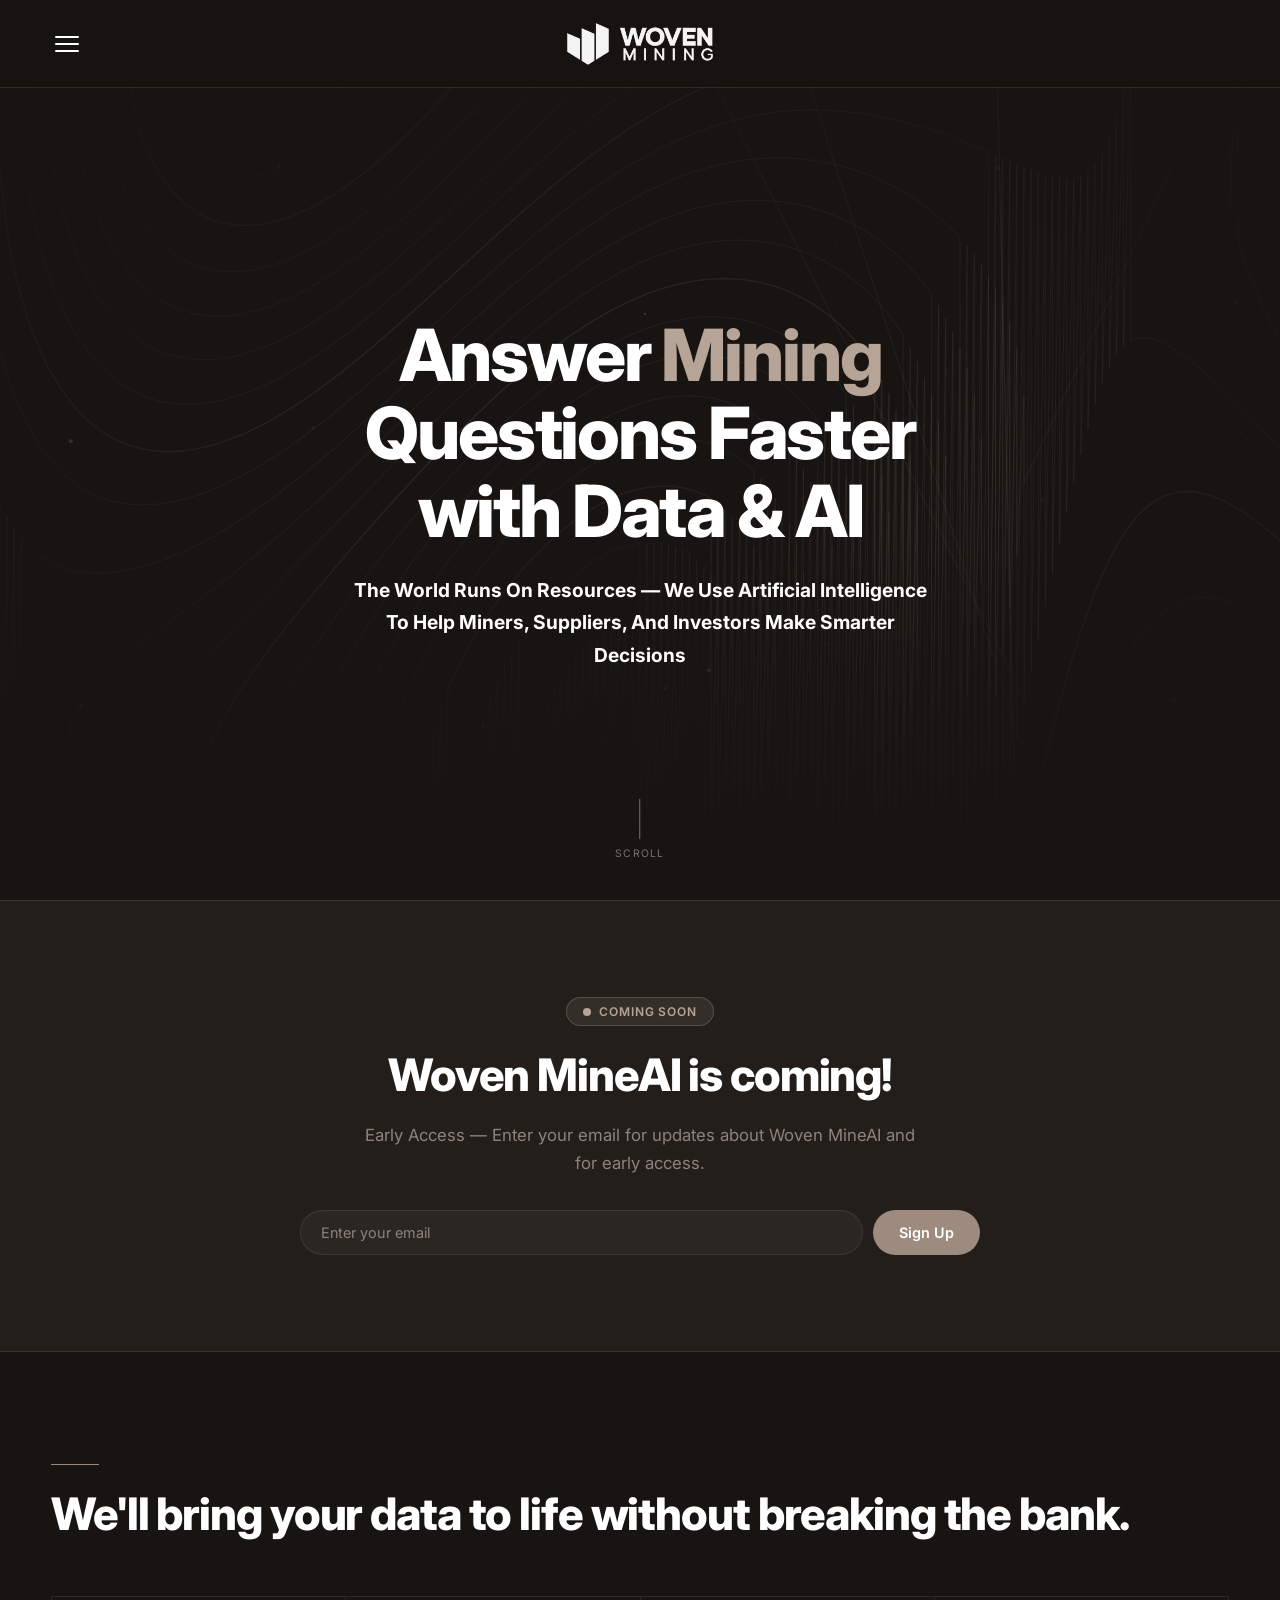
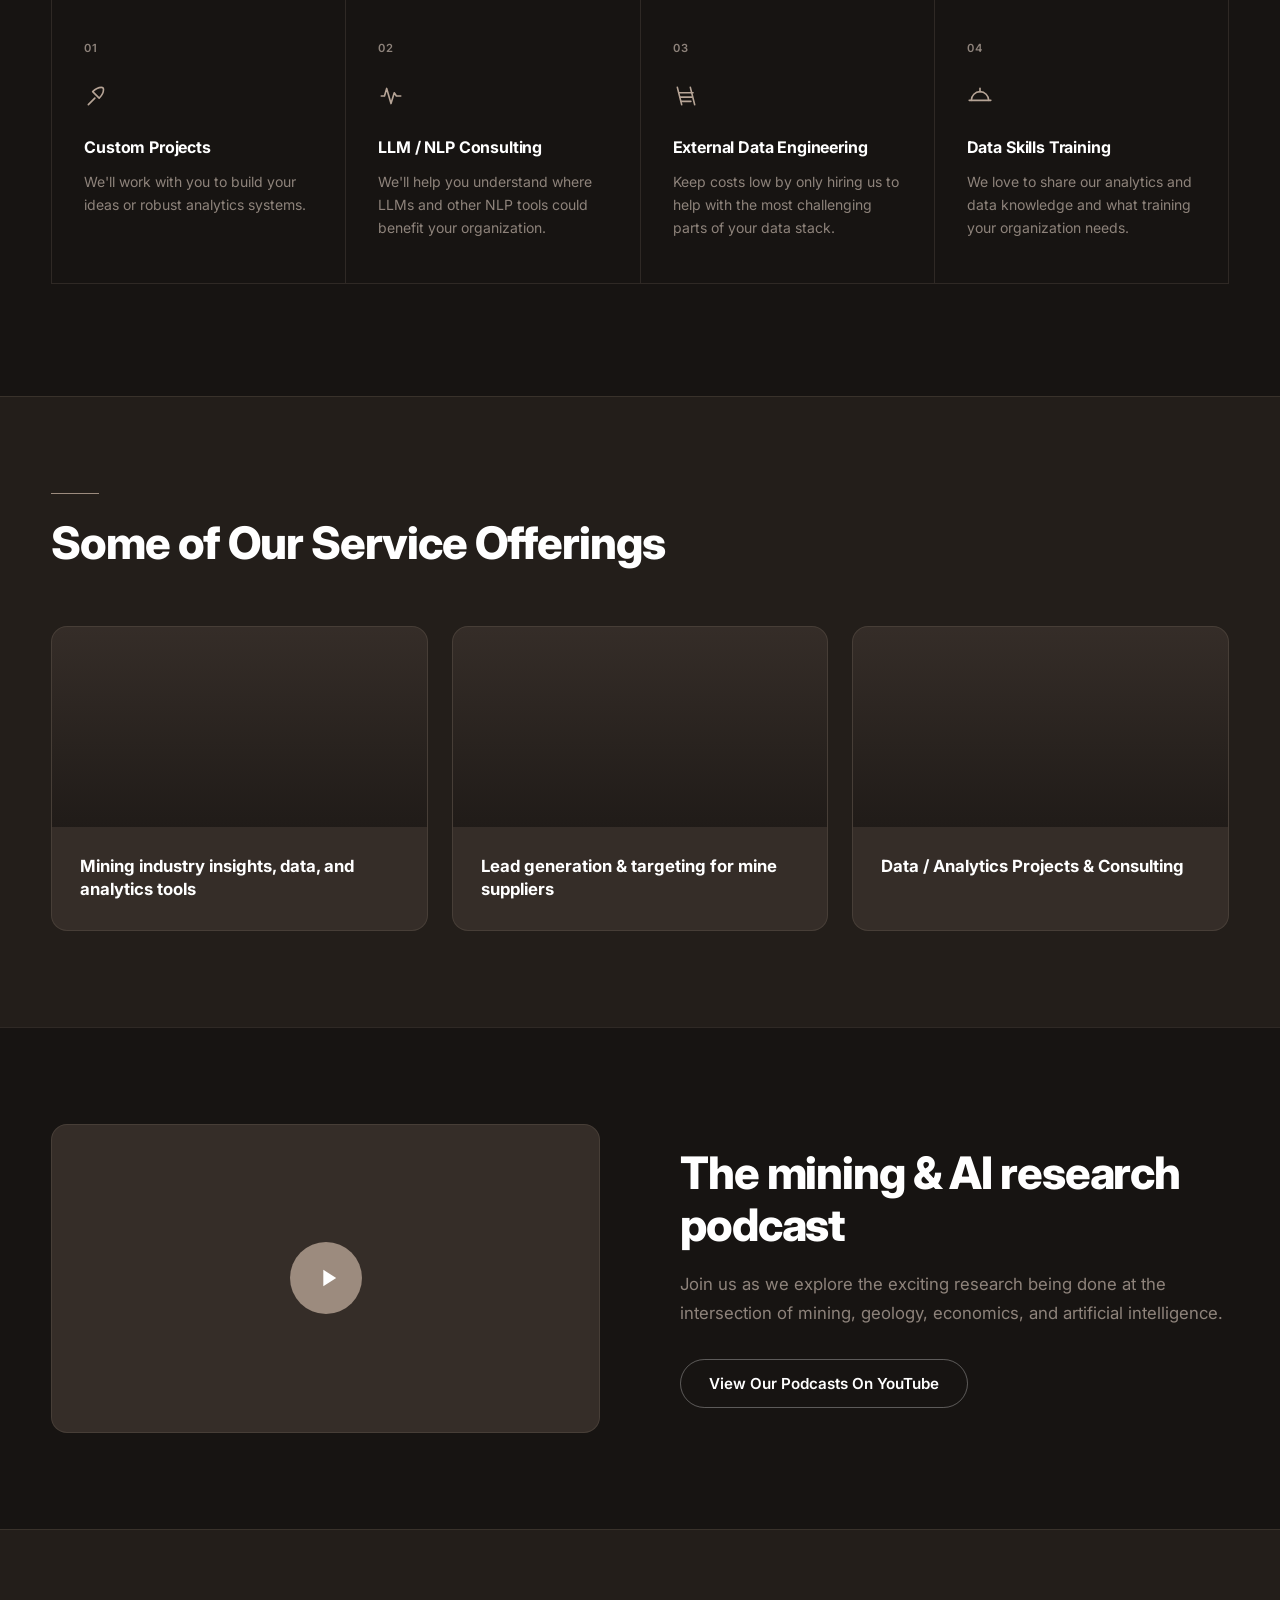
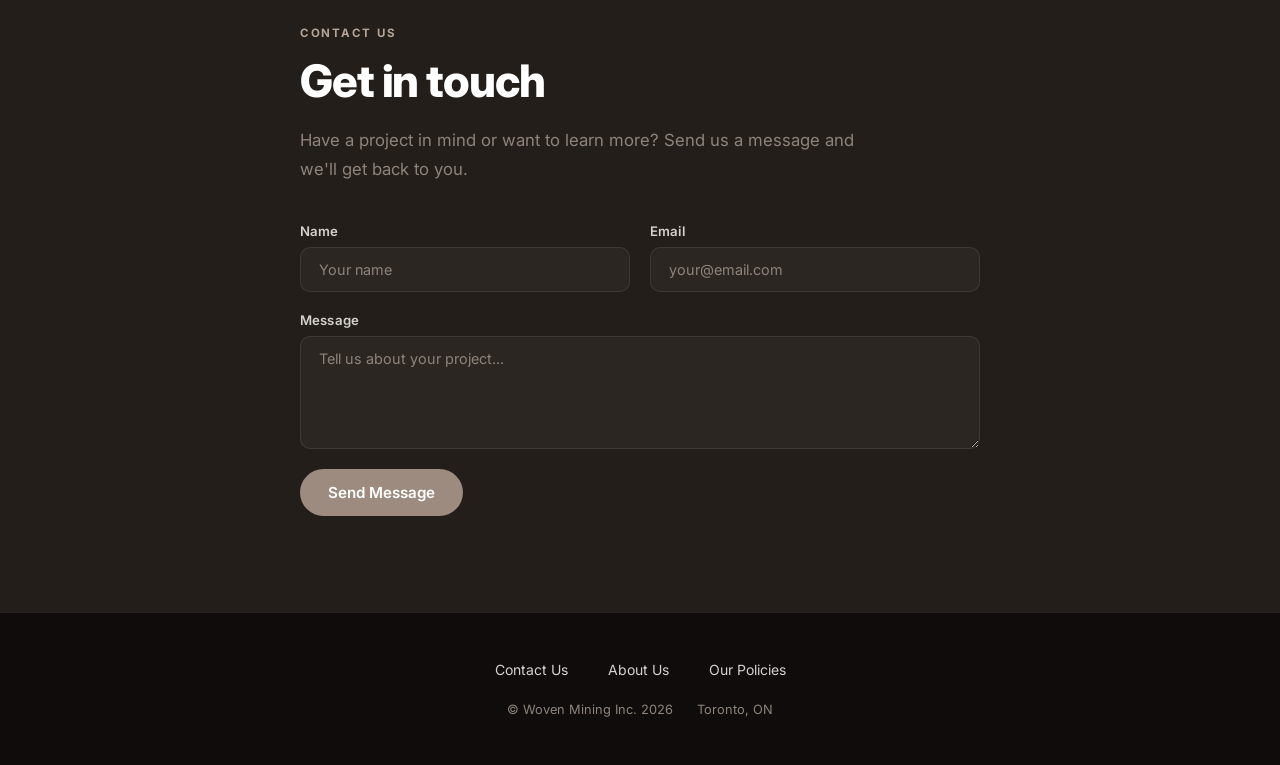
==== index.html @ 8af1058b "add portal and design fixes" ====
<!DOCTYPE html>
<html lang="en">
<head>
  <meta charset="UTF-8" />
  <meta name="viewport" content="width=device-width, initial-scale=1.0" />
  <meta name="description" content="Woven Mining — answer mining questions faster with data and AI. Serving miners, suppliers, and investors." />

  <!-- Open Graph -->
  <meta property="og:type"        content="website" />
  <meta property="og:title"       content="Woven Mining — Data and AI for the Mining Industry" />
  <meta property="og:description" content="Answer mining questions faster with data and AI. Serving miners, suppliers, and investors." />
  <meta property="og:url"         content="https://wovenmining.ca/" />
  <meta property="og:image"       content="https://wovenmining.ca/horizontal+White.webp" />

  <title>Woven Mining</title>

  <!-- SVG favicon using brand initial and accent colour -->
  <link rel="icon" href="data:image/svg+xml,<svg xmlns='http://www.w3.org/2000/svg' viewBox='0 0 32 32'><rect width='32' height='32' rx='6' fill='%23171210'/><text x='16' y='23' font-family='system-ui' font-size='19' font-weight='900' fill='%23a08c78' text-anchor='middle'>W</text></svg>" />
  <link rel="canonical" href="https://wovenmining.ca/" />

  <link rel="preconnect" href="https://fonts.googleapis.com" />
  <link rel="preconnect" href="https://fonts.gstatic.com" crossorigin />
  <link href="https://fonts.googleapis.com/css2?family=Inter:wght@400;500;600;700;800&display=swap" rel="stylesheet" />
  <link rel="stylesheet" href="css/styles.css" />
  <style>
    /* ── Hero ──────────────────────────────────────────────── */
    .hero {
      min-height: 100vh;
      padding-top: var(--nav-height);
      display: grid; place-items: center;
      position: relative; overflow: hidden;
    }

    #hero-canvas {
      position: absolute; inset: 0; z-index: 0;
      width: 100%; height: 100%;
    }

    .hero-fade {
      position: absolute; inset: 0; z-index: 1;
      background:
        radial-gradient(ellipse 70% 60% at 50% 50%, hsla(23,14%,8%,0.1) 0%, hsla(23,14%,8%,0.7) 70%, var(--bg) 100%),
        linear-gradient(to bottom, transparent 60%, var(--bg) 100%);
    }

    .hero-content {
      position: relative; z-index: 2;
      text-align: center; padding: 4rem 4vw;
      max-width: 860px;
    }

    .hero h1 {
      font-size: clamp(2.4rem, 6vw, 4.5rem);
      font-weight: 800; line-height: 1.08;
      letter-spacing: -0.03em;
      margin-bottom: 1.5rem;
    }

    .hero h1 span { color: var(--accent-light); }

    .hero p {
      font-size: clamp(1rem, 2vw, 1.2rem);
      color: var(--muted); line-height: 1.7;
      max-width: 580px; margin: 0 auto;
    }

    /* ── Scroll indicator ─────────────────────────────────── */
    .scroll-indicator {
      position: absolute; bottom: 2.5rem; left: 50%;
      transform: translateX(-50%); z-index: 2;
      display: flex; flex-direction: column; align-items: center; gap: 8px;
      opacity: 0.4;
    }
    .scroll-indicator span {
      font-size: 0.65rem; letter-spacing: 0.12em; text-transform: uppercase;
    }
    .scroll-dot {
      width: 1px; height: 40px; background: var(--white);
      position: relative; overflow: hidden;
    }
    .scroll-dot::after {
      content: '';
      position: absolute; top: -100%; left: 0;
      width: 100%; height: 100%; background: var(--accent-light);
      animation: scroll-anim 2s ease infinite;
    }

    @keyframes scroll-anim {
      0%   { top: -100%; }
      100% { top: 100%; }
    }

    /* ── OreAI signup section ─────────────────────────────── */
    .oreai {
      background: var(--bg2);
      border-top: 1px solid var(--border);
      border-bottom: 1px solid var(--border);
      padding: 6rem 4vw;
    }

    .oreai-inner {
      max-width: 680px; margin: 0 auto;
      text-align: center;
    }

    .oreai-badge {
      display: inline-flex; align-items: center; gap: 8px;
      background: hsla(26, 13%, 55%, 0.15);
      border: 1px solid hsla(26, 13%, 55%, 0.35);
      padding: 6px 16px; border-radius: 100px;
      margin-bottom: 1.5rem;
    }

    .oreai-badge .dot {
      width: 8px; height: 8px; border-radius: 50%;
      background: var(--accent-light);
      animation: pulse 1.8s infinite;
    }

    .oreai-badge span {
      font-size: 0.75rem; font-weight: 600; letter-spacing: 0.08em;
      text-transform: uppercase; color: var(--accent-light);
    }

    @keyframes pulse {
      0%, 100% { opacity: 1; transform: scale(1); }
      50%       { opacity: .5; transform: scale(0.85); }
    }

    .signup-form {
      display: flex; gap: 10px; margin-top: 2rem; flex-wrap: wrap;
      justify-content: center;
    }

    .signup-form input {
      flex: 1; min-width: 200px;
      padding: 13px 20px; border-radius: 100px;
      border: 1.5px solid var(--border);
      background: rgba(255,255,255,0.04); color: var(--white);
      font-family: var(--font); font-size: 0.9rem;
      outline: none; transition: border-color .2s;
    }
    .signup-form input:focus   { border-color: rgba(255,255,255,0.25); }
    .signup-form input::placeholder { color: var(--muted); }

    .signup-form button {
      padding: 13px 26px; border-radius: 100px;
      background: var(--accent); color: var(--white);
      border: none; font-family: var(--font);
      font-size: 0.9rem; font-weight: 600;
      cursor: pointer; transition: background .2s;
      white-space: nowrap;
    }
    .signup-form button:hover { background: var(--accent-light); }

    .signup-success {
      display: flex; align-items: center; gap: 12px;
      padding: 16px 20px; border-radius: 100px;
      background: hsla(26,13%,55%,0.15);
      border: 1px solid hsla(26,13%,55%,0.35);
      color: hsl(26,18%,65%); font-weight: 600; font-size: 0.9rem;
      justify-content: center;
    }

    /* ── Services ─────────────────────────────────────────── */
    .value-prop { padding: 7rem 4vw; }

    .value-prop-header { max-width: var(--max-w); margin: 0 auto 3.5rem; }

    .value-prop-rule {
      width: 48px; height: 1px;
      background: var(--accent);
      margin-bottom: 1.5rem;
    }

    .services-grid {
      max-width: var(--max-w); margin: 0 auto;
      display: grid; grid-template-columns: repeat(4, 1fr);
      border-top: 1px solid var(--border);
      border-left: 1px solid var(--border);
    }

    .service-card {
      padding: 2.75rem 2rem;
      border-right: 1px solid var(--border);
      border-bottom: 1px solid var(--border);
      position: relative;
      transition: background .25s;
    }
    .service-card:hover { background: hsla(26, 13%, 55%, 0.05); }
    .service-card::before {
      content: '';
      position: absolute; top: -1px; left: 0; right: 0;
      height: 2px; background: var(--accent);
      transform: scaleX(0); transform-origin: left;
      transition: transform .3s;
    }
    .service-card:hover::before { transform: scaleX(1); }

    .service-index {
      display: block;
      font-size: 0.7rem; font-weight: 600; letter-spacing: 0.1em;
      color: var(--muted); margin-bottom: 1.75rem;
    }

    .service-icon {
      width: 26px; height: 26px;
      color: var(--accent-light);
      margin-bottom: 1.75rem;
    }
    .service-icon svg { width: 100%; height: 100%; display: block; }

    .service-card h3 {
      font-size: 1rem; font-weight: 700; margin-bottom: 0.8rem;
      letter-spacing: -0.01em;
    }
    .service-card p { font-size: 0.875rem; color: var(--muted); line-height: 1.65; }

    /* ── Featured cards ───────────────────────────────────── */
    .featured {
      background: var(--bg2);
      border-top: 1px solid var(--border);
      padding: 6rem 4vw;
    }

    .featured-grid {
      max-width: var(--max-w); margin: 0 auto;
      display: grid; grid-template-columns: repeat(3, 1fr); gap: 24px;
    }

    .featured-card {
      border-radius: 16px; overflow: hidden;
      background: var(--bg3); border: 1px solid var(--border);
      transition: transform .25s, box-shadow .25s;
    }
    .featured-card:hover {
      transform: translateY(-4px);
      box-shadow: 0 20px 60px rgba(0, 0, 0, 0.4);
    }

    .featured-card-img {
      height: 200px; background-size: cover; background-position: center;
      position: relative;
    }
    .featured-card-img::after {
      content: '';
      position: absolute; inset: 0;
      background: linear-gradient(to top, hsla(23,14%,8%,0.7), transparent);
    }

    .featured-card-body { padding: 1.75rem; }

    .featured-card h3 {
      font-size: 1.05rem; font-weight: 700; line-height: 1.4;
      margin-bottom: 0;
    }

    /* ── Podcast ──────────────────────────────────────────── */
    .podcast {
      border-top: 1px solid var(--border);
      padding: 6rem 4vw;
    }

    .podcast-inner {
      max-width: var(--max-w); margin: 0 auto;
      display: grid; grid-template-columns: 1fr 1fr; gap: 5rem;
      align-items: center;
    }

    .podcast-visual {
      background: var(--bg3); border: 1px solid var(--border);
      border-radius: 16px; overflow: hidden;
      aspect-ratio: 16 / 9; position: relative;
      display: grid; place-items: center;
    }

    .podcast-visual-bg {
      position: absolute; inset: 0;
      background: url('https://images.unsplash.com/photo-1589903308904-1010c2294adc?w=800') center / cover;
      opacity: 0.25;
    }

    .play-btn {
      position: relative; z-index: 1;
      width: 72px; height: 72px; border-radius: 50%;
      background: var(--accent); display: grid; place-items: center;
      cursor: pointer; transition: transform .2s, background .2s;
      text-decoration: none;
    }
    .play-btn:hover { transform: scale(1.08); background: var(--accent-light); }
    .play-btn svg   { width: 28px; height: 28px; fill: white; margin-left: 4px; }

    .podcast-cta { margin-top: 2rem; }

    /* ── Contact ──────────────────────────────────────────── */
    .contact {
      background: var(--bg2);
      border-top: 1px solid var(--border);
      padding: 6rem 4vw;
    }

    .contact-inner {
      max-width: 680px; margin: 0 auto;
    }

    /* TODO: Replace action URL with your Formspree endpoint (https://formspree.io) */
    .contact-form {
      margin-top: 2.5rem;
      display: flex; flex-direction: column; gap: 1.25rem;
    }

    .form-row {
      display: grid; grid-template-columns: 1fr 1fr; gap: 1.25rem;
    }

    .form-group {
      display: flex; flex-direction: column; gap: 0.5rem;
    }

    .form-group label {
      font-size: 0.825rem; font-weight: 600;
      color: var(--off-white); letter-spacing: 0.01em;
    }

    .form-group input,
    .form-group textarea {
      padding: 13px 18px;
      border-radius: 10px;
      border: 1.5px solid var(--border);
      background: rgba(255,255,255,0.04); color: var(--white);
      font-family: var(--font); font-size: 0.9rem;
      outline: none; transition: border-color .2s;
      resize: vertical;
    }

    .form-group input:focus,
    .form-group textarea:focus { border-color: rgba(255,255,255,0.25); }

    .form-group input::placeholder,
    .form-group textarea::placeholder { color: var(--muted); }

    /* ── Responsive ───────────────────────────────────────── */
    @media (max-width: 1024px) {
      .services-grid { grid-template-columns: repeat(2, 1fr); }
      .featured-grid  { grid-template-columns: repeat(2, 1fr); }
    }

    @media (max-width: 768px) {
      .podcast-inner { grid-template-columns: 1fr; gap: 3rem; }
      .featured-grid  { grid-template-columns: 1fr; }
      .services-grid  { grid-template-columns: 1fr; }
    }

    @media (max-width: 600px) {
      .form-row { grid-template-columns: 1fr; }
    }

    @media (prefers-reduced-motion: reduce) {
      .scroll-dot::after { animation: none; }
      .oreai-badge .dot  { animation: none; }
    }
  </style>
</head>
<body>

<!-- ─── Navigation ───────────────────────────────────────────── -->
<nav class="site-nav">
  <button class="hamburger" id="hamburger"
          aria-label="Toggle navigation menu"
          aria-controls="mobile-menu"
          aria-expanded="false">
    <span></span><span></span><span></span>
  </button>

  <a href="#" class="nav-logo">
    <img src="horizontal+White.webp" alt="Woven Mining" class="nav-logo-img" />
  </a>

  <div class="nav-spacer" aria-hidden="true"></div>
</nav>

<nav class="mobile-menu" id="mobile-menu" aria-label="Mobile navigation">
  <a href="services.html">Our Services</a>
  <a href="portal/login/index.html">Data Portal Login</a>
  <a href="about.html">About</a>
  <a href="#contact">Contact</a>
  <a href="blog/index.html">Blog</a>
</nav>

<!-- ─── Main content ─────────────────────────────────────────── -->
<main>

  <!-- ─── Hero ─────────────────────────────────────────────── -->
  <section class="hero js-reveal-immediate">
    <canvas id="hero-canvas" aria-hidden="true"></canvas>
    <div class="hero-fade" aria-hidden="true"></div>

    <div class="hero-content">
      <h1 class="fade-up">
        Answer <span>Mining</span> Questions Faster<br>with Data &amp; AI
      </h1>
      <p class="fade-up fade-up-delay-1" style="font-weight:700; color:var(--white); text-transform:capitalize;">
        The World Runs On Resources — We Use Artificial Intelligence To Help Miners, Suppliers, And Investors Make Smarter Decisions
      </p>
    </div>

    <div class="scroll-indicator" aria-hidden="true">
      <div class="scroll-dot"></div>
      <span>Scroll</span>
    </div>
  </section>

  <!-- ─── OreAI ─────────────────────────────────────────────── -->
  <section class="oreai" id="oreai">
    <div class="oreai-inner">
      <div class="oreai-badge" aria-label="Status: Coming Soon">
        <div class="dot"></div>
        <span>Coming Soon</span>
      </div>
      <h2 class="section-title">Woven MineAI is coming!</h2>
      <p class="section-sub" style="margin: 0 auto;">
        Early Access — Enter your email for updates about Woven MineAI and for early access.
      </p>
      <!-- TODO: Replace action with your Formspree endpoint to enable real submissions -->
      <form class="signup-form" id="signup-form" novalidate>
        <label for="email-input" class="visually-hidden">Email address</label>
        <input type="email" id="email-input" name="email"
               placeholder="Enter your email"
               autocomplete="email" required />
        <button type="submit">Sign Up</button>
      </form>
    </div>
  </section>

  <!-- ─── Services ─────────────────────────────────────────── -->
  <section class="value-prop" id="services">
    <div class="container">
      <div class="value-prop-header">
        <div class="value-prop-rule" aria-hidden="true"></div>
        <h2 class="section-title fade-up">We'll bring your data to life without breaking the bank.</h2>
      </div>

      <div class="services-grid">
        <div class="service-card fade-up">
          <span class="service-index" aria-hidden="true">01</span>
          <div class="service-icon" aria-hidden="true">
            <svg viewBox="0 0 24 24" fill="none" stroke="currentColor" stroke-width="1.5" stroke-linecap="round" stroke-linejoin="round">
              <path d="M4 20l6-6"/>
              <path d="M8 8c2-2 4-4 8-4 1 0 2 1 2 2 0 4-2 6-4 8l-6-6z"/>
            </svg>
          </div>
          <h3>Custom Projects</h3>
          <p>We'll work with you to build your ideas or robust analytics systems.</p>
        </div>
        <div class="service-card fade-up fade-up-delay-1">
          <span class="service-index" aria-hidden="true">02</span>
          <div class="service-icon" aria-hidden="true">
            <svg viewBox="0 0 24 24" fill="none" stroke="currentColor" stroke-width="1.5" stroke-linecap="round" stroke-linejoin="round">
              <path d="M3 12h3l2-7 4 14 3-10 2 3h4"/>
            </svg>
          </div>
          <h3>LLM / NLP Consulting</h3>
          <p>We'll help you understand where LLMs and other NLP tools could benefit your organization.</p>
        </div>
        <div class="service-card fade-up fade-up-delay-2">
          <span class="service-index" aria-hidden="true">03</span>
          <div class="service-icon" aria-hidden="true">
            <svg viewBox="0 0 24 24" fill="none" stroke="currentColor" stroke-width="1.5" stroke-linecap="round" stroke-linejoin="round">
              <path d="M4 4l4 16M16 4l4 16"/>
              <path d="M5.5 9h13M6.5 13h11M7.5 17h9"/>
            </svg>
          </div>
          <h3>External Data Engineering</h3>
          <p>Keep costs low by only hiring us to help with the most challenging parts of your data stack.</p>
        </div>
        <div class="service-card fade-up fade-up-delay-3">
          <span class="service-index" aria-hidden="true">04</span>
          <div class="service-icon" aria-hidden="true">
            <svg viewBox="0 0 24 24" fill="none" stroke="currentColor" stroke-width="1.5" stroke-linecap="round" stroke-linejoin="round">
              <path d="M4 16a8 8 0 0116 0"/>
              <path d="M2 16h20"/>
              <path d="M12 8V5"/>
            </svg>
          </div>
          <h3>Data Skills Training</h3>
          <p>We love to share our analytics and data knowledge and what training your organization needs.</p>
        </div>
      </div>
    </div>
  </section>

  <!-- ─── Featured services ────────────────────────────────── -->
  <section class="featured">
    <div class="container">
      <div class="value-prop-header">
        <div class="value-prop-rule" aria-hidden="true"></div>
        <h2 class="section-title fade-up">Some of Our Service Offerings</h2>
      </div>

      <div class="featured-grid">
        <div class="featured-card fade-up">
          <div class="featured-card-img"
               style="background-image:url('https://images.unsplash.com/photo-1504711434969-e33886168f5c?w=800')"
               role="img" aria-label="Mining operations aerial view"></div>
          <div class="featured-card-body">
            <h3>Mining industry insights, data, and analytics tools</h3>
          </div>
        </div>

        <div class="featured-card fade-up fade-up-delay-1">
          <div class="featured-card-img"
               style="background-image:url('https://images.unsplash.com/photo-1460925895917-afdab827c52f?w=800')"
               role="img" aria-label="Data analytics dashboard"></div>
          <div class="featured-card-body">
            <h3>Lead generation &amp; targeting for mine suppliers</h3>
          </div>
        </div>

        <div class="featured-card fade-up fade-up-delay-2">
          <div class="featured-card-img"
               style="background-image:url('https://images.unsplash.com/photo-1551288049-bebda4e38f71?w=800')"
               role="img" aria-label="Data consulting"></div>
          <div class="featured-card-body">
            <h3>Data / Analytics Projects &amp; Consulting</h3>
          </div>
        </div>
      </div>
    </div>
  </section>

  <!-- ─── Podcast ──────────────────────────────────────────── -->
  <section class="podcast" id="podcast">
    <div class="podcast-inner">
      <div class="podcast-visual fade-up">
        <div class="podcast-visual-bg" aria-hidden="true"></div>
        <a href="https://www.youtube.com/@wovenmining"
           class="play-btn"
           aria-label="View The Mining &amp; AI Research Podcast on YouTube"
           target="_blank" rel="noopener noreferrer">
          <svg viewBox="0 0 24 24" aria-hidden="true"><path d="M8 5v14l11-7z"/></svg>
        </a>
      </div>

      <div>
        <h2 class="section-title fade-up">The mining &amp; AI research podcast</h2>
        <p class="section-sub fade-up fade-up-delay-1">
          Join us as we explore the exciting research being done at the intersection of mining, geology, economics, and artificial intelligence.
        </p>
        <a href="https://www.youtube.com/@wovenmining"
           class="btn btn-outline podcast-cta fade-up fade-up-delay-2"
           target="_blank" rel="noopener noreferrer">
          View Our Podcasts On YouTube
        </a>
      </div>
    </div>
  </section>

  <!-- ─── Contact ──────────────────────────────────────────── -->
  <section class="contact" id="contact">
    <div class="contact-inner">
      <p class="section-label fade-up">Contact Us</p>
      <h2 class="section-title fade-up fade-up-delay-1">Get in touch</h2>
      <p class="section-sub fade-up fade-up-delay-2">
        Have a project in mind or want to learn more? Send us a message and we'll get back to you.
      </p>
      <!-- TODO: Add action="https://formspree.io/f/YOUR_ID" method="POST" to enable submissions -->
      <form class="contact-form fade-up fade-up-delay-2" id="contact-form" novalidate>
        <div class="form-row">
          <div class="form-group">
            <label for="contact-name">Name</label>
            <input type="text" id="contact-name" name="name"
                   placeholder="Your name" autocomplete="name" required />
          </div>
          <div class="form-group">
            <label for="contact-email">Email</label>
            <input type="email" id="contact-email" name="email"
                   placeholder="your@email.com" autocomplete="email" required />
          </div>
        </div>
        <div class="form-group">
          <label for="contact-message">Message</label>
          <textarea id="contact-message" name="message"
                    placeholder="Tell us about your project..."
                    rows="5" required></textarea>
        </div>
        <div>
          <button type="submit" class="btn btn-primary">Send Message</button>
        </div>
      </form>
    </div>
  </section>

</main>

<!-- ─── Footer ───────────────────────────────────────────────── -->
<footer>
  <div class="footer-inner">
    <nav class="footer-links" aria-label="Footer navigation">
      <a href="#contact">Contact Us</a>
      <a href="about.html">About Us</a>
      <a href="#">Our Policies</a>
    </nav>
    <div class="footer-bottom">
      <p>© Woven Mining Inc. 2026</p>
      <p>Toronto, ON</p>
    </div>
  </div>
</footer>

<script src="js/hero-canvas.js"></script>
<script src="js/main.js"></script>
<script>
  // ─── Email signup form ────────────────────────────────────
  const signupForm  = document.getElementById('signup-form');
  const emailInput  = document.getElementById('email-input');

  signupForm.addEventListener('submit', e => {
    e.preventDefault();
    const email = emailInput.value.trim();

    if (!email || !email.includes('@')) {
      emailInput.style.borderColor = 'hsl(26,18%,65%)';
      emailInput.placeholder = 'Please enter a valid email';
      emailInput.focus();
      setTimeout(() => {
        emailInput.style.borderColor = '';
        emailInput.placeholder = 'Enter your email';
      }, 2000);
      return;
    }

    signupForm.innerHTML = `
      <div class="signup-success">
        <svg width="18" height="18" viewBox="0 0 24 24" fill="none"
             stroke="currentColor" stroke-width="2.5" aria-hidden="true">
          <polyline points="20 6 9 17 4 12"/>
        </svg>
        You're on the list! We'll be in touch.
      </div>`;
  });

  // ─── Contact form ─────────────────────────────────────────
  const contactForm = document.getElementById('contact-form');

  contactForm.addEventListener('submit', e => {
    e.preventDefault();
    contactForm.innerHTML = `
      <div class="signup-success">
        <svg width="18" height="18" viewBox="0 0 24 24" fill="none"
             stroke="currentColor" stroke-width="2.5" aria-hidden="true">
          <polyline points="20 6 9 17 4 12"/>
        </svg>
        Message received! We'll be in touch shortly.
      </div>`;
  });
</script>
</body>
</html>
---- css/styles.css ----
/* =============================================================
   Woven Mining — Shared Stylesheet
   ============================================================= */

/* 1. Reset
   ───────────────────────────────────────────────────────────── */
*, *::before, *::after { box-sizing: border-box; margin: 0; padding: 0; }

/* 2. Design Tokens
   ───────────────────────────────────────────────────────────── */
:root {
  /* Source HSL tokens from wovenmining.ca */
  --white-hsl:       0, 0%, 100%;
  --black-hsl:       0, 0%, 0%;
  --accent-hsl:      26, 13.16%, 55.29%;
  --lightAccent-hsl: 37.5, 8.7%, 81.96%;
  --darkAccent-hsl:  23.08, 13.98%, 18.24%;

  /* Derived palette */
  --bg:           hsl(23, 14%, 8%);          /* deepest background  */
  --bg2:          hsl(23, 14%, 12%);         /* surface             */
  --bg3:          hsl(23, 13.98%, 18.24%);   /* elevated = darkAccent */
  --accent:       hsl(26, 13.16%, 55.29%);   /* warm greige/tan     */
  --accent-light: hsl(26, 18%, 65%);         /* lighter accent      */
  --white:        hsl(0, 0%, 100%);
  --off-white:    hsl(37.5, 8.7%, 81.96%);   /* = lightAccent       */
  --muted:        hsl(26, 8%, 52%);
  --border:       hsla(26, 13%, 55%, 0.18);

  /* Layout */
  --nav-height: 88px;
  --max-w:      1280px;
  --font:       'Inter', system-ui, sans-serif;
}

/* 3. Base
   ───────────────────────────────────────────────────────────── */
html { scroll-behavior: smooth; }

body {
  font-family: var(--font);
  background: var(--bg);
  color: var(--white);
  overflow-x: hidden;
}

/* 4. Navigation
   ───────────────────────────────────────────────────────────── */
nav.site-nav {
  position: fixed; top: 0; left: 0; right: 0; z-index: 100;
  display: grid; grid-template-columns: 1fr auto 1fr;
  align-items: center;
  padding: 0 4vw;
  height: var(--nav-height);
  background: hsla(23, 14%, 8%, 0.88);
  backdrop-filter: blur(14px);
  border-bottom: 1px solid var(--border);
}

.nav-logo {
  text-decoration: none;
  display: flex; align-items: center;
  justify-content: center; /* center column */
}

.nav-logo-img {
  height: 74px;
  width: auto;
  display: block;
}

/* Hidden — all links live in the hamburger menu */
.nav-links { display: none; }

/* Hamburger button — always visible, placed in left column */
.hamburger {
  display: flex; flex-direction: column; gap: 5px;
  cursor: pointer; padding: 4px;
  background: none; border: none;
  justify-self: start;
}
.hamburger span {
  width: 24px; height: 2px; background: var(--white);
  transition: all .3s; border-radius: 2px;
  pointer-events: none;
}
.hamburger.open span:nth-child(1) { transform: translateY(7px) rotate(45deg); }
.hamburger.open span:nth-child(2) { opacity: 0; }
.hamburger.open span:nth-child(3) { transform: translateY(-7px) rotate(-45deg); }

/* Right-side spacer keeps logo visually centred */
.nav-spacer { justify-self: end; width: 32px; }

/* Hamburger menu (shared by all screen sizes) */
.mobile-menu {
  display: none;
  position: fixed; top: var(--nav-height); left: 0; right: 0;
  background: var(--bg); z-index: 99;
  padding: 1.5rem 4vw 2rem;
  border-bottom: 1px solid var(--border);
  flex-direction: column;
}
.mobile-menu.open { display: flex; }
.mobile-menu a {
  display: block; color: var(--off-white); text-decoration: none;
  font-size: 1rem; font-weight: 500; padding: 14px 0;
  border-bottom: 1px solid var(--border);
}
.mobile-menu a:last-child { border-bottom: none; }
.mobile-menu a[aria-current="page"] { color: var(--white); }

/* 5. Buttons
   ───────────────────────────────────────────────────────────── */
.btn {
  display: inline-flex; align-items: center; gap: 8px;
  padding: 14px 28px; border-radius: 100px;
  font-size: 0.95rem; font-weight: 600;
  text-decoration: none; transition: all .22s; cursor: pointer;
  border: none; font-family: var(--font);
}

.btn-primary { background: var(--accent); color: var(--white); }
.btn-primary:hover { background: var(--accent-light); transform: translateY(-1px); }

.btn-outline {
  background: transparent; color: var(--white);
  border: 1.5px solid rgba(255, 255, 255, 0.3);
}
.btn-outline:hover { border-color: var(--white); background: rgba(255, 255, 255, 0.05); }

/* 6. Layout & Typography Utilities
   ───────────────────────────────────────────────────────────── */
.container { max-width: var(--max-w); margin: 0 auto; }

.section-label {
  font-size: 0.72rem; font-weight: 700; letter-spacing: 0.15em;
  text-transform: uppercase; color: var(--accent-light);
  margin-bottom: 1rem;
}

.section-title {
  font-size: clamp(1.8rem, 4vw, 2.8rem);
  font-weight: 800; line-height: 1.15;
  letter-spacing: -0.025em;
  margin-bottom: 1.2rem;
}

.section-sub {
  font-size: 1.05rem; color: var(--muted); line-height: 1.7;
  max-width: 560px;
}

.visually-hidden {
  position: absolute; width: 1px; height: 1px;
  padding: 0; margin: -1px; overflow: hidden;
  clip: rect(0,0,0,0); white-space: nowrap; border: 0;
}

/* 7. Footer
   ───────────────────────────────────────────────────────────── */
footer {
  background: hsl(23, 14%, 5%); border-top: 1px solid var(--border);
  padding: 3rem 4vw;
  text-align: center;
}

.footer-inner { max-width: var(--max-w); margin: 0 auto; }

.footer-links {
  display: flex; justify-content: center; gap: 2.5rem;
  flex-wrap: wrap; margin-bottom: 1.5rem;
}

.footer-links a {
  font-size: 0.875rem; color: var(--off-white);
  text-decoration: none; transition: color .2s;
}
.footer-links a:hover { color: var(--white); }

.footer-bottom {
  display: flex; justify-content: center; gap: 1.5rem;
  flex-wrap: wrap;
}
.footer-bottom p { font-size: 0.8rem; color: var(--muted); }

/* 8. Scroll-reveal Animations
   ───────────────────────────────────────────────────────────── */
.fade-up {
  opacity: 0; transform: translateY(28px);
  transition: opacity 0.55s ease, transform 0.55s ease;
}
.fade-up.visible { opacity: 1; transform: translateY(0); }

.fade-up-delay-1 { transition-delay: 0.1s; }
.fade-up-delay-2 { transition-delay: 0.2s; }
.fade-up-delay-3 { transition-delay: 0.3s; }

/* 9. Responsive
   ───────────────────────────────────────────────────────────── */
/* nav-links always hidden; hamburger always shown — no override needed */

@media (max-width: 480px) {
  .footer-links { flex-direction: column; gap: 1rem; }
}

/* 10. Reduced Motion
   ───────────────────────────────────────────────────────────── */
@media (prefers-reduced-motion: reduce) {
  .fade-up {
    opacity: 1;
    transform: none;
    transition: none;
  }
  .dropdown-menu { transition: none; }
}

/* 11. Blog — Shared Article Typography
   ───────────────────────────────────────────────────────────── */
.post-byline {
  font-size: 0.85rem; font-weight: 600; color: var(--muted);
  margin-top: 1.25rem;
}
.post-byline time { color: var(--off-white); }

.post-body {
  max-width: 680px; margin: 0 auto;
  padding: 5rem 4vw 1rem;
}
.post-body p {
  font-size: 1.05rem; line-height: 1.8; color: var(--off-white);
  margin-bottom: 1.5rem;
}
.post-body h2 {
  font-size: 1.5rem; font-weight: 800; letter-spacing: -0.02em;
  color: var(--white); margin: 2.5rem 0 1.25rem;
}
.post-body h3 {
  font-size: 1.15rem; font-weight: 700; letter-spacing: -0.01em;
  color: var(--white); margin: 2rem 0 1rem;
}
.post-body ul, .post-body ol {
  margin: 0 0 1.5rem; padding-left: 1.4rem;
}
.post-body li {
  font-size: 1.05rem; line-height: 1.8; color: var(--off-white);
  margin-bottom: 0.75rem; padding-left: 0.4rem;
}
.post-body li::marker { color: var(--accent-light); font-weight: 700; }
.post-body blockquote {
  font-size: 1.1rem; font-weight: 600; font-style: italic;
  color: var(--white); border-left: 2px solid var(--accent);
  padding-left: 1.5rem; margin: 2rem 0;
}
.post-body strong { color: var(--white); font-weight: 700; }

.post-nav-back {
  display: block; text-align: center;
  font-size: 0.9rem; font-weight: 600; color: var(--accent-light);
  text-decoration: none; padding: 0 4vw 4rem;
}
.post-nav-back:hover { color: var(--white); }
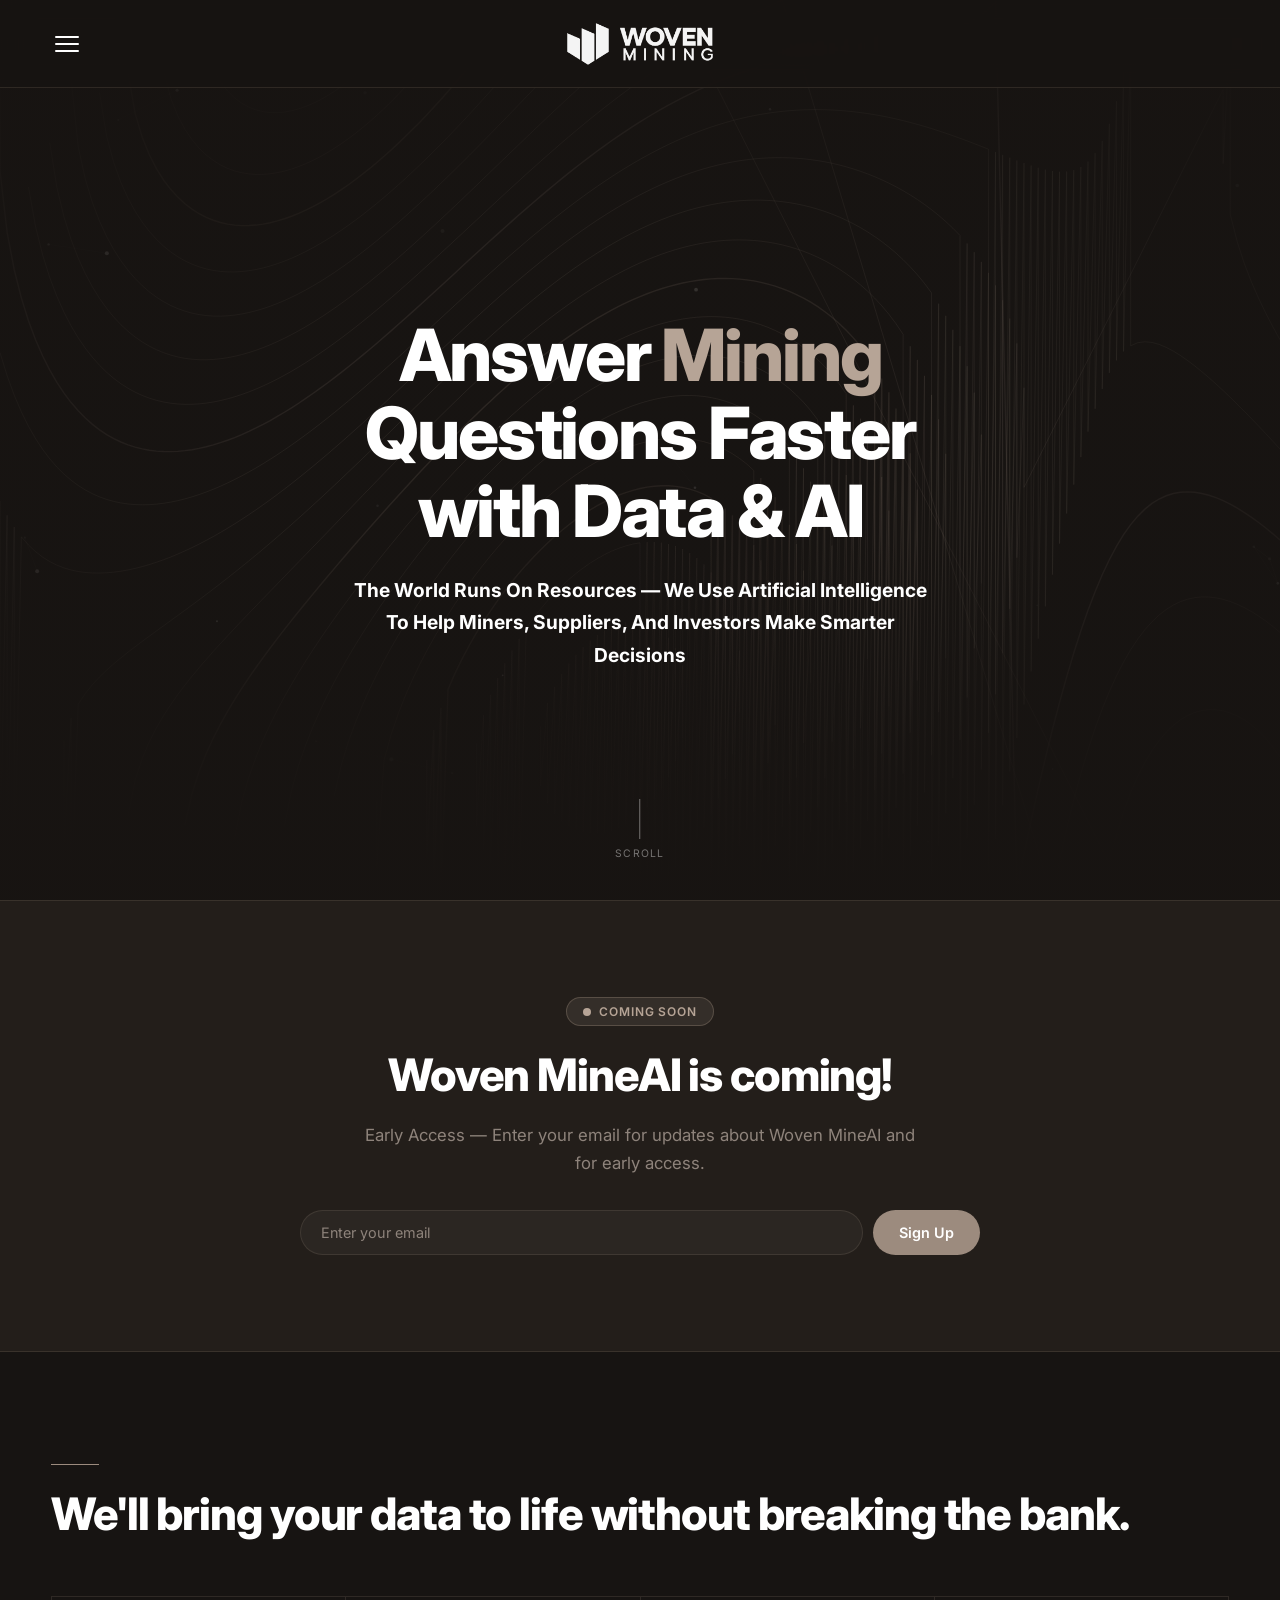
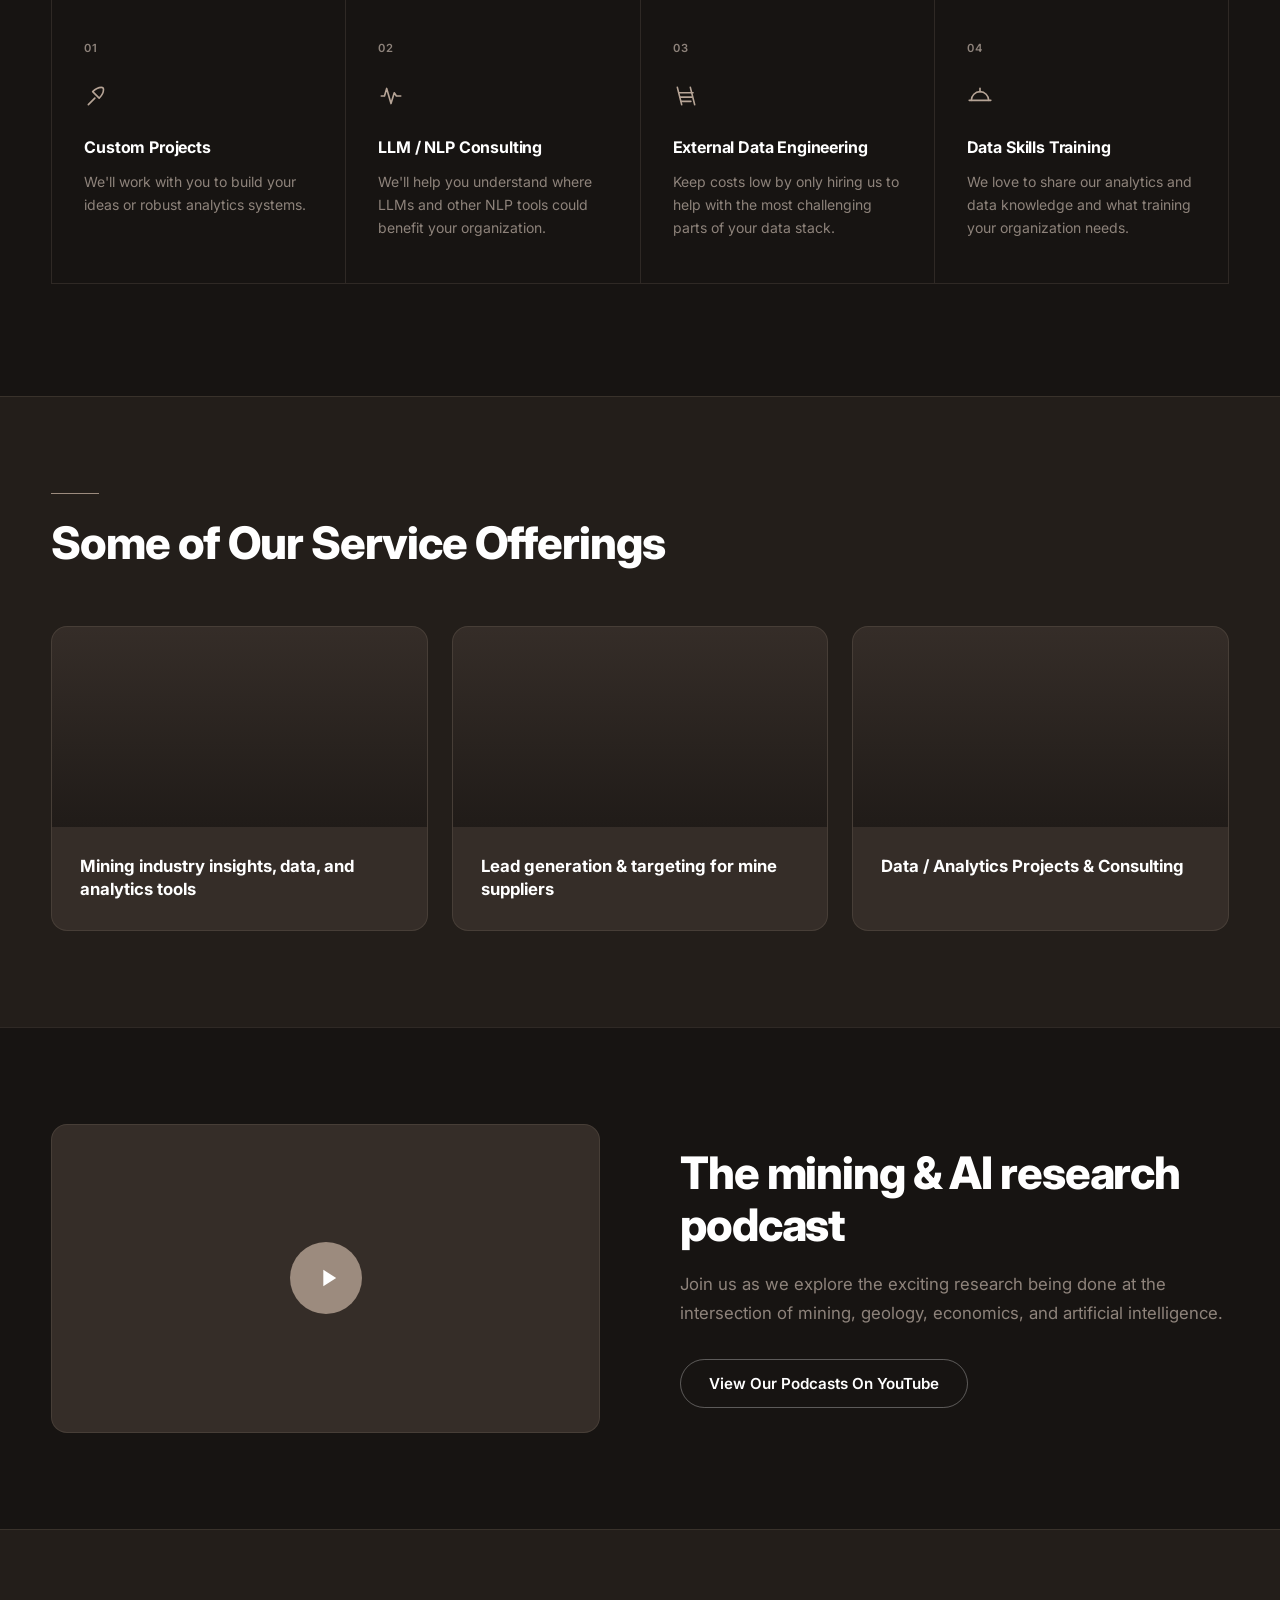
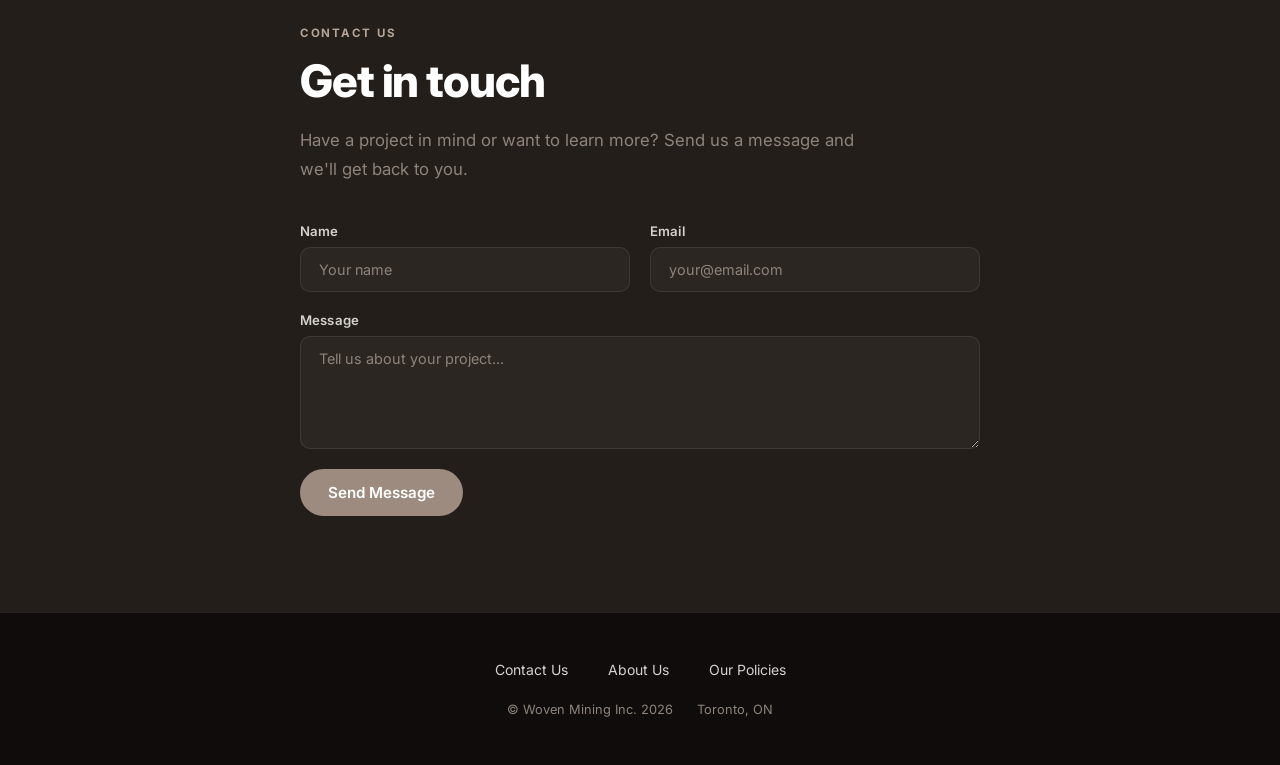
==== commit 60437b56: "add terms of use page" ====
--- a/index.html
+++ b/index.html
@@ -598,7 +598,7 @@
     <nav class="footer-links" aria-label="Footer navigation">
       <a href="#contact">Contact Us</a>
       <a href="about.html">About Us</a>
-      <a href="#">Our Policies</a>
+      <a href="terms-of-use.html">Our Policies</a>
     </nav>
     <div class="footer-bottom">
       <p>© Woven Mining Inc. 2026</p>
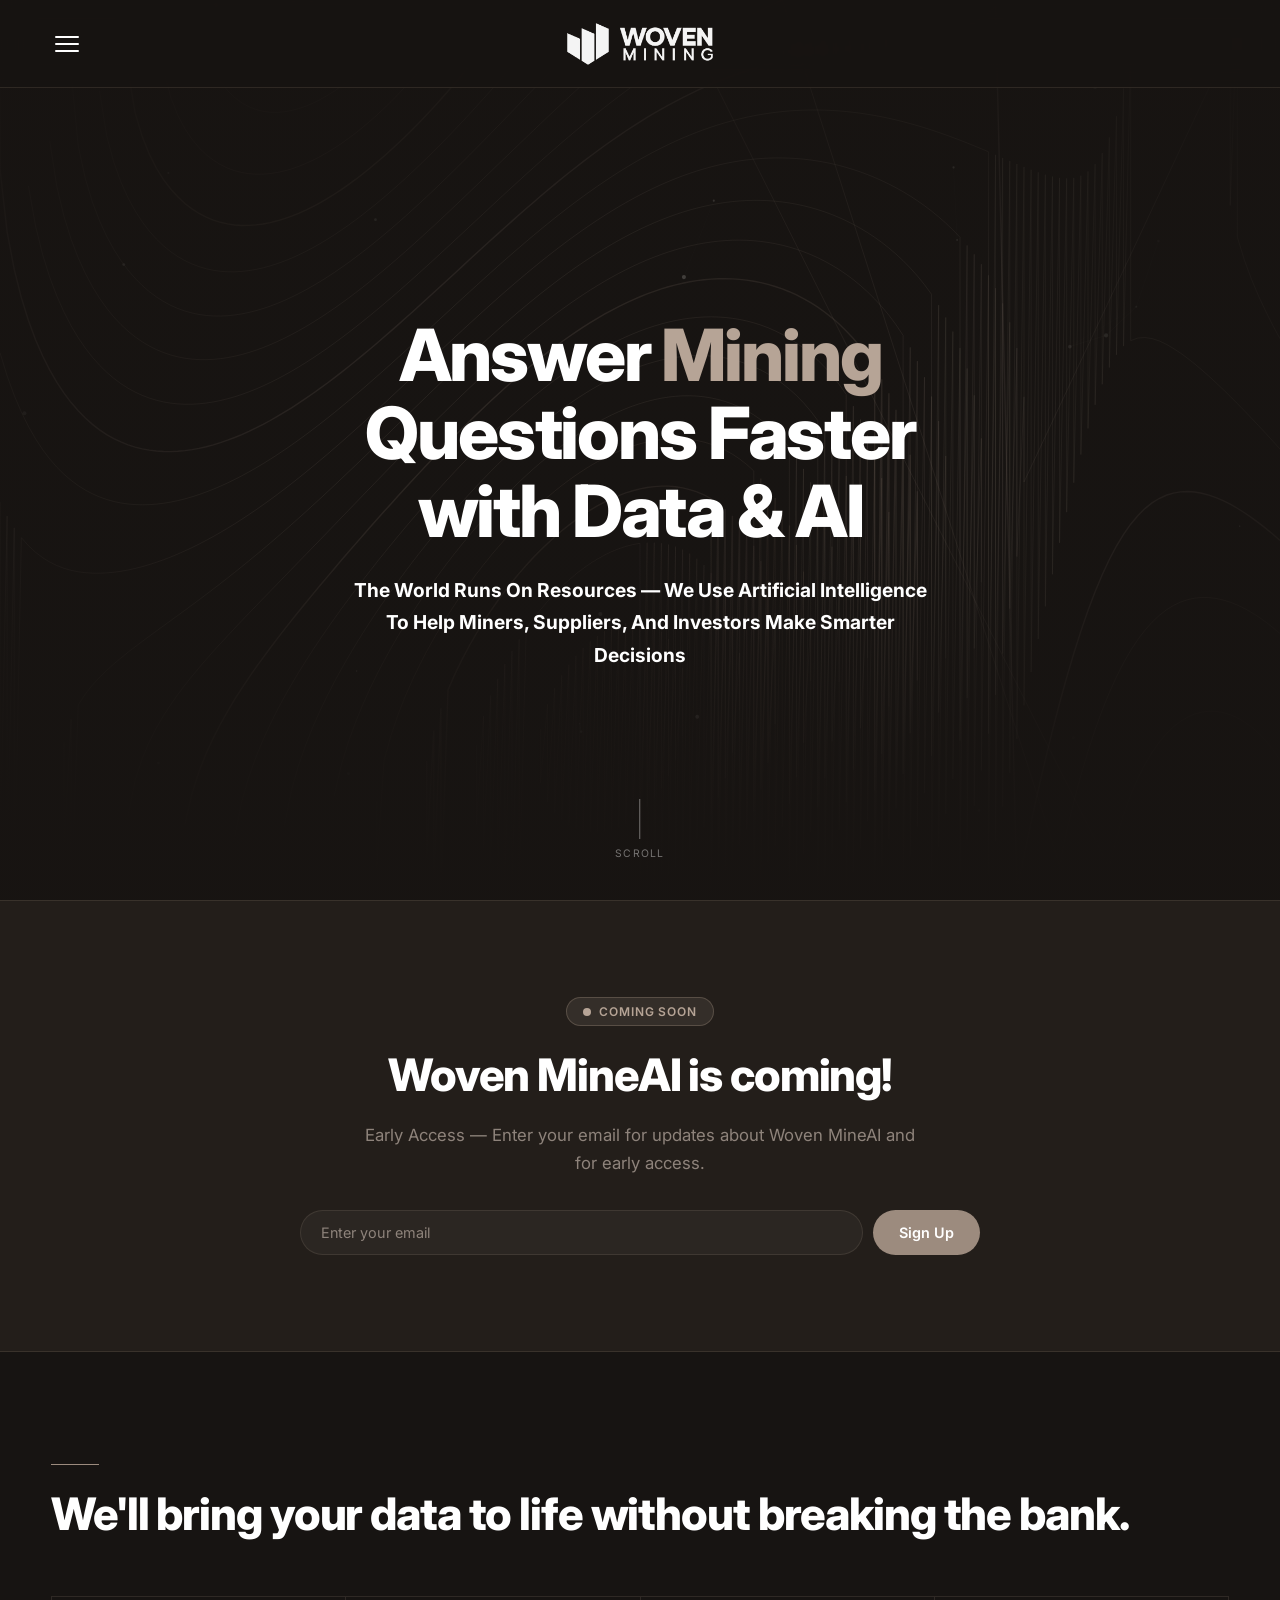
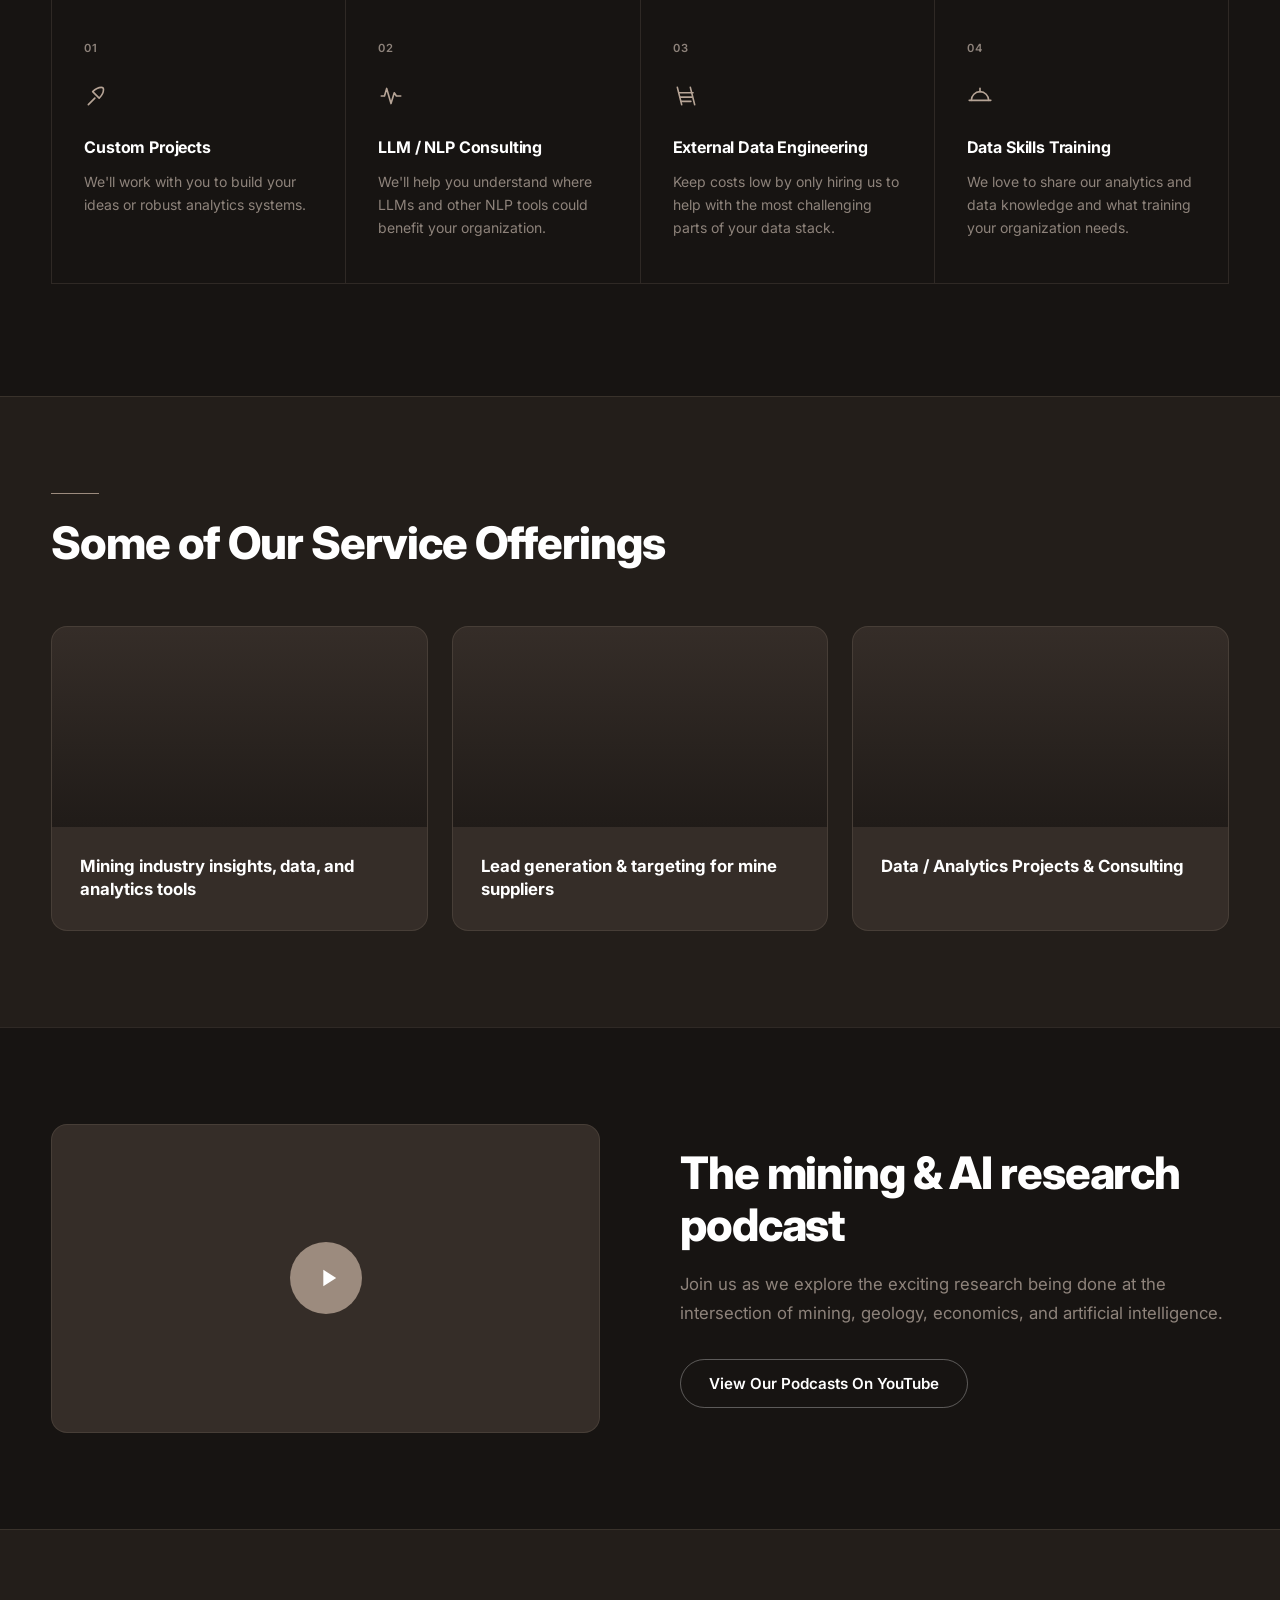
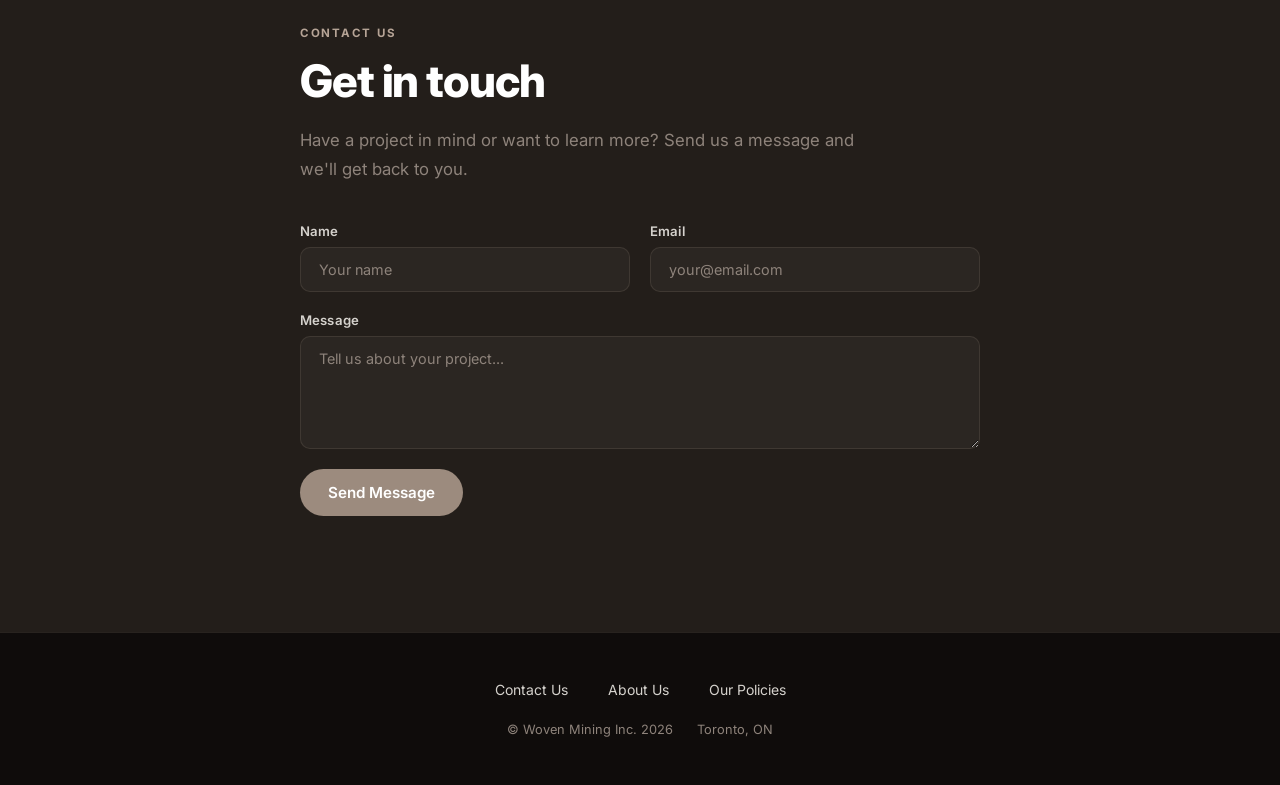
==== commit 77a9fc15: "Add Pages contact email endpoint" ====
--- a/index.html
+++ b/index.html
@@ -563,8 +563,11 @@
       <p class="section-sub fade-up fade-up-delay-2">
         Have a project in mind or want to learn more? Send us a message and we'll get back to you.
       </p>
-      <!-- TODO: Add action="https://formspree.io/f/YOUR_ID" method="POST" to enable submissions -->
       <form class="contact-form fade-up fade-up-delay-2" id="contact-form" novalidate>
+        <div class="form-group" aria-hidden="true" style="position:absolute;left:-9999px;">
+          <label for="contact-website">Website</label>
+          <input type="text" id="contact-website" name="website" tabindex="-1" autocomplete="off" />
+        </div>
         <div class="form-row">
           <div class="form-group">
             <label for="contact-name">Name</label>
@@ -586,6 +589,7 @@
         <div>
           <button type="submit" class="btn btn-primary">Send Message</button>
         </div>
+        <p id="contact-status" role="status" aria-live="polite"></p>
       </form>
     </div>
   </section>
@@ -642,16 +646,35 @@
   // ─── Contact form ─────────────────────────────────────────
   const contactForm = document.getElementById('contact-form');
 
-  contactForm.addEventListener('submit', e => {
+  const contactStatus = document.getElementById('contact-status');
+
+  contactForm.addEventListener('submit', async e => {
     e.preventDefault();
-    contactForm.innerHTML = `
-      <div class="signup-success">
-        <svg width="18" height="18" viewBox="0 0 24 24" fill="none"
-             stroke="currentColor" stroke-width="2.5" aria-hidden="true">
-          <polyline points="20 6 9 17 4 12"/>
-        </svg>
-        Message received! We'll be in touch shortly.
-      </div>`;
+    const submitButton = contactForm.querySelector('button[type="submit"]');
+    submitButton.disabled = true;
+    contactStatus.textContent = 'Sending…';
+
+    try {
+      const response = await fetch('/api/contact', {
+        method: 'POST',
+        headers: { 'Content-Type': 'application/json' },
+        body: JSON.stringify(Object.fromEntries(new FormData(contactForm))),
+      });
+      const result = await response.json();
+      if (!response.ok) throw new Error(result.error || 'Unable to send your message.');
+
+      contactForm.innerHTML = `
+        <div class="signup-success">
+          <svg width="18" height="18" viewBox="0 0 24 24" fill="none"
+               stroke="currentColor" stroke-width="2.5" aria-hidden="true">
+            <polyline points="20 6 9 17 4 12"/>
+          </svg>
+          Message received! We'll be in touch shortly.
+        </div>`;
+    } catch (error) {
+      contactStatus.textContent = error.message;
+      submitButton.disabled = false;
+    }
   });
 </script>
 </body>
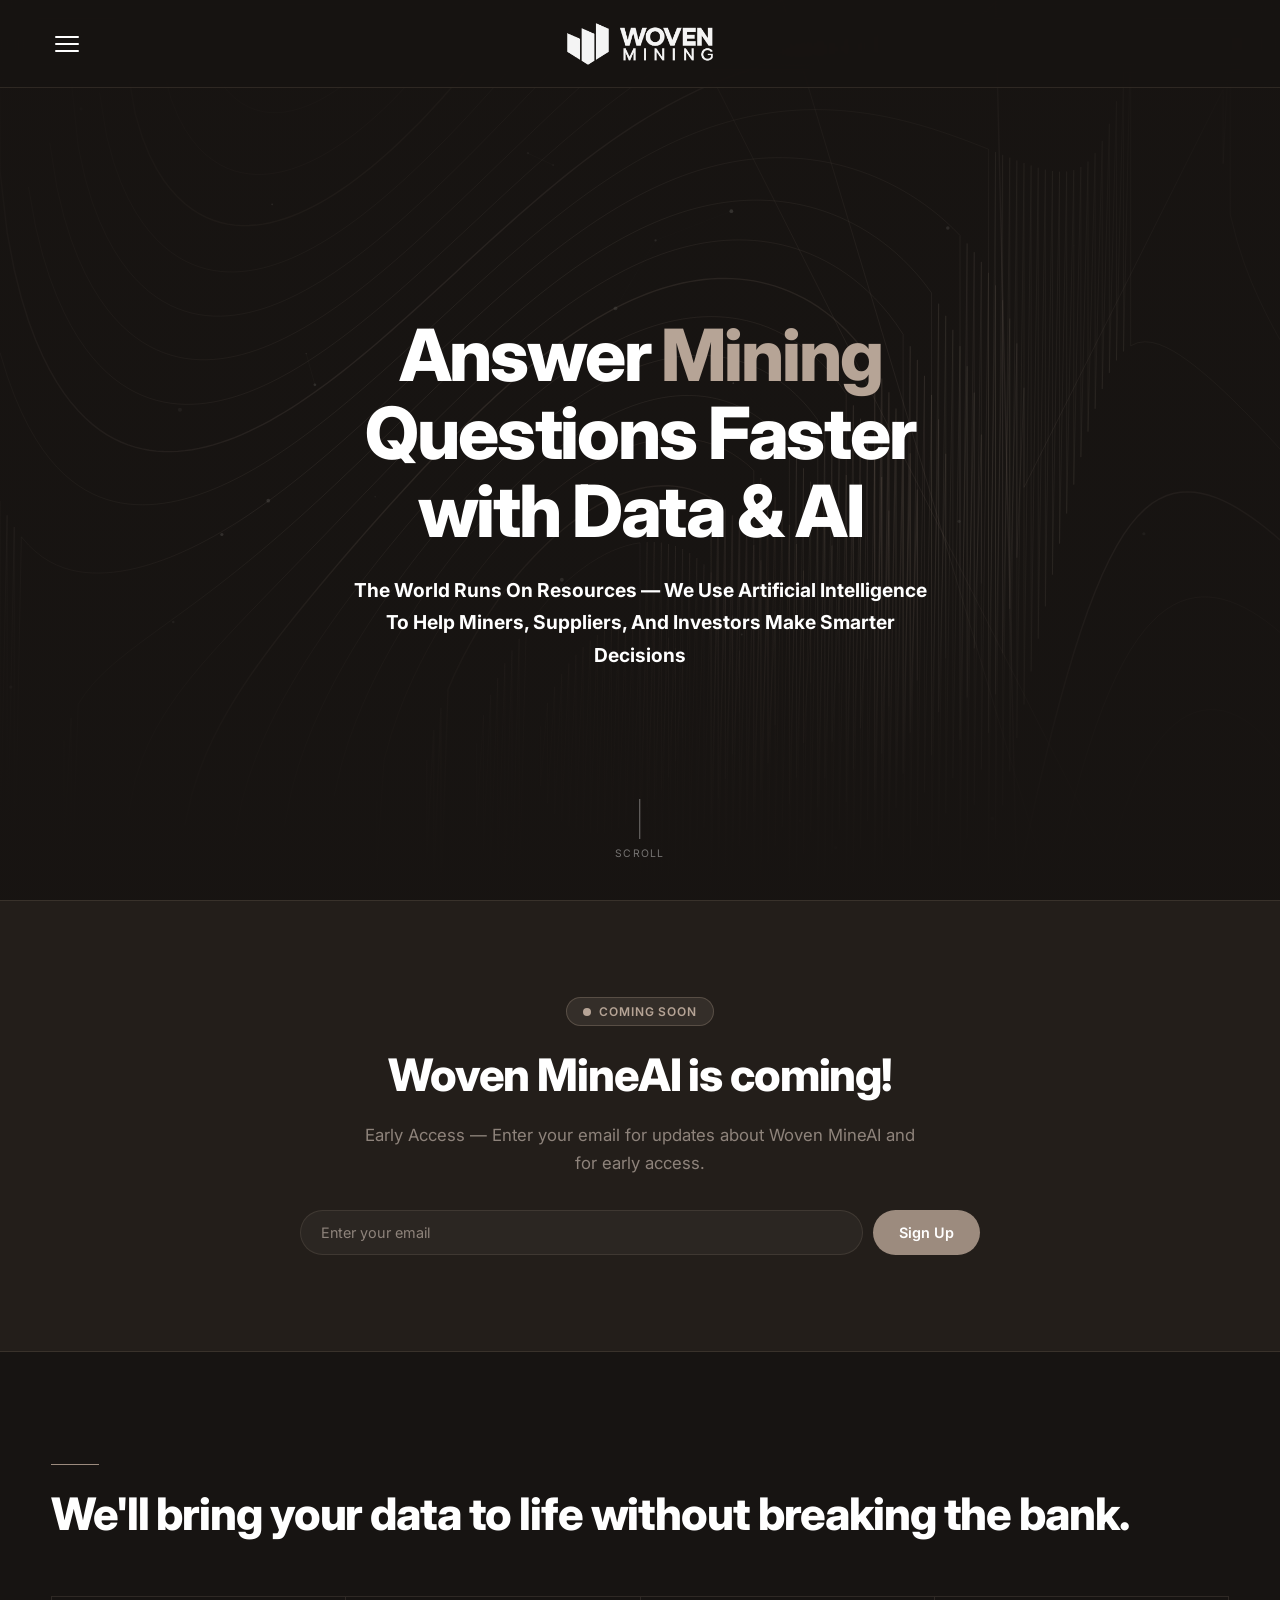
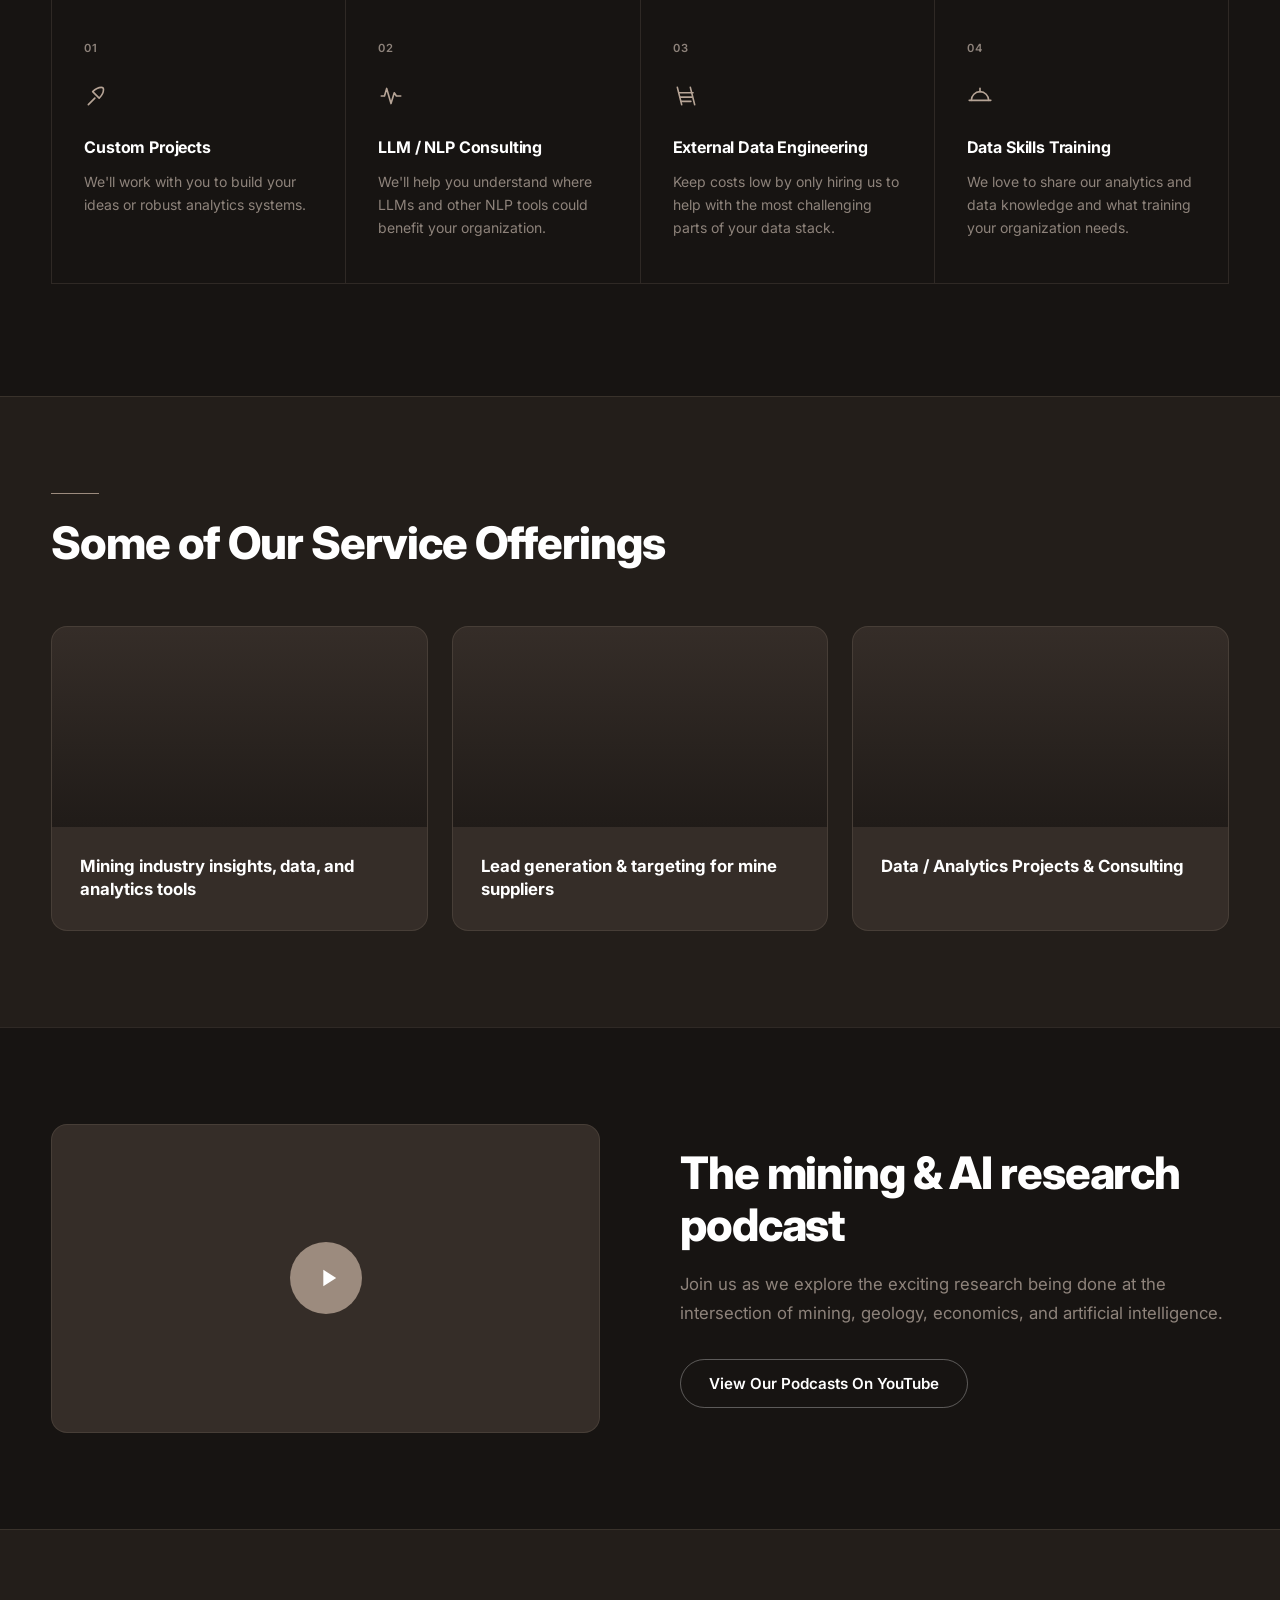
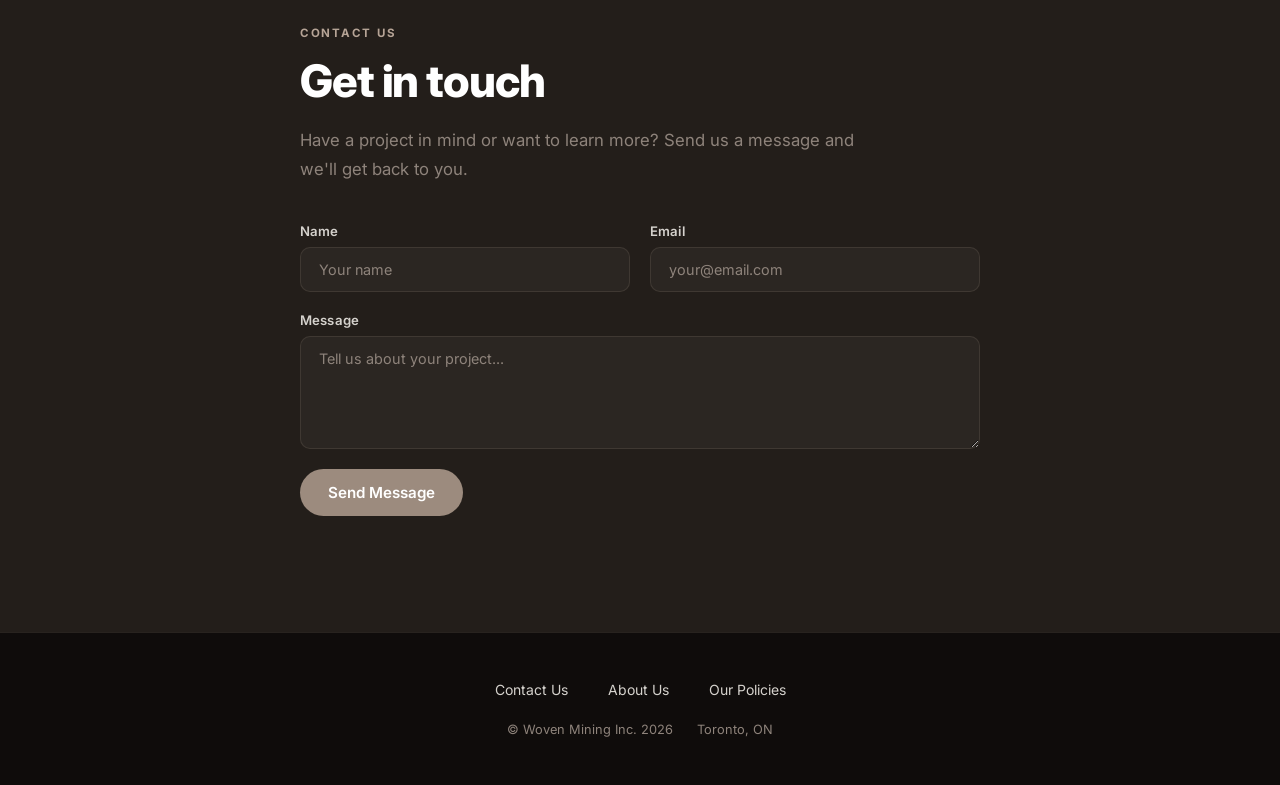
==== commit fd7ed497: "Harden Pages contact delivery controls" ====
--- a/index.html
+++ b/index.html
@@ -564,6 +564,7 @@
         Have a project in mind or want to learn more? Send us a message and we'll get back to you.
       </p>
       <form class="contact-form fade-up fade-up-delay-2" id="contact-form" novalidate>
+        <!-- Included in the request intentionally so the server can detect bots. -->
         <div class="form-group" aria-hidden="true" style="position:absolute;left:-9999px;">
           <label for="contact-website">Website</label>
           <input type="text" id="contact-website" name="website" tabindex="-1" autocomplete="off" />
@@ -660,7 +661,12 @@
         headers: { 'Content-Type': 'application/json' },
         body: JSON.stringify(Object.fromEntries(new FormData(contactForm))),
       });
-      const result = await response.json();
+      let result = {};
+      try {
+        result = await response.json();
+      } catch {
+        result = {};
+      }
       if (!response.ok) throw new Error(result.error || 'Unable to send your message.');
 
       contactForm.innerHTML = `
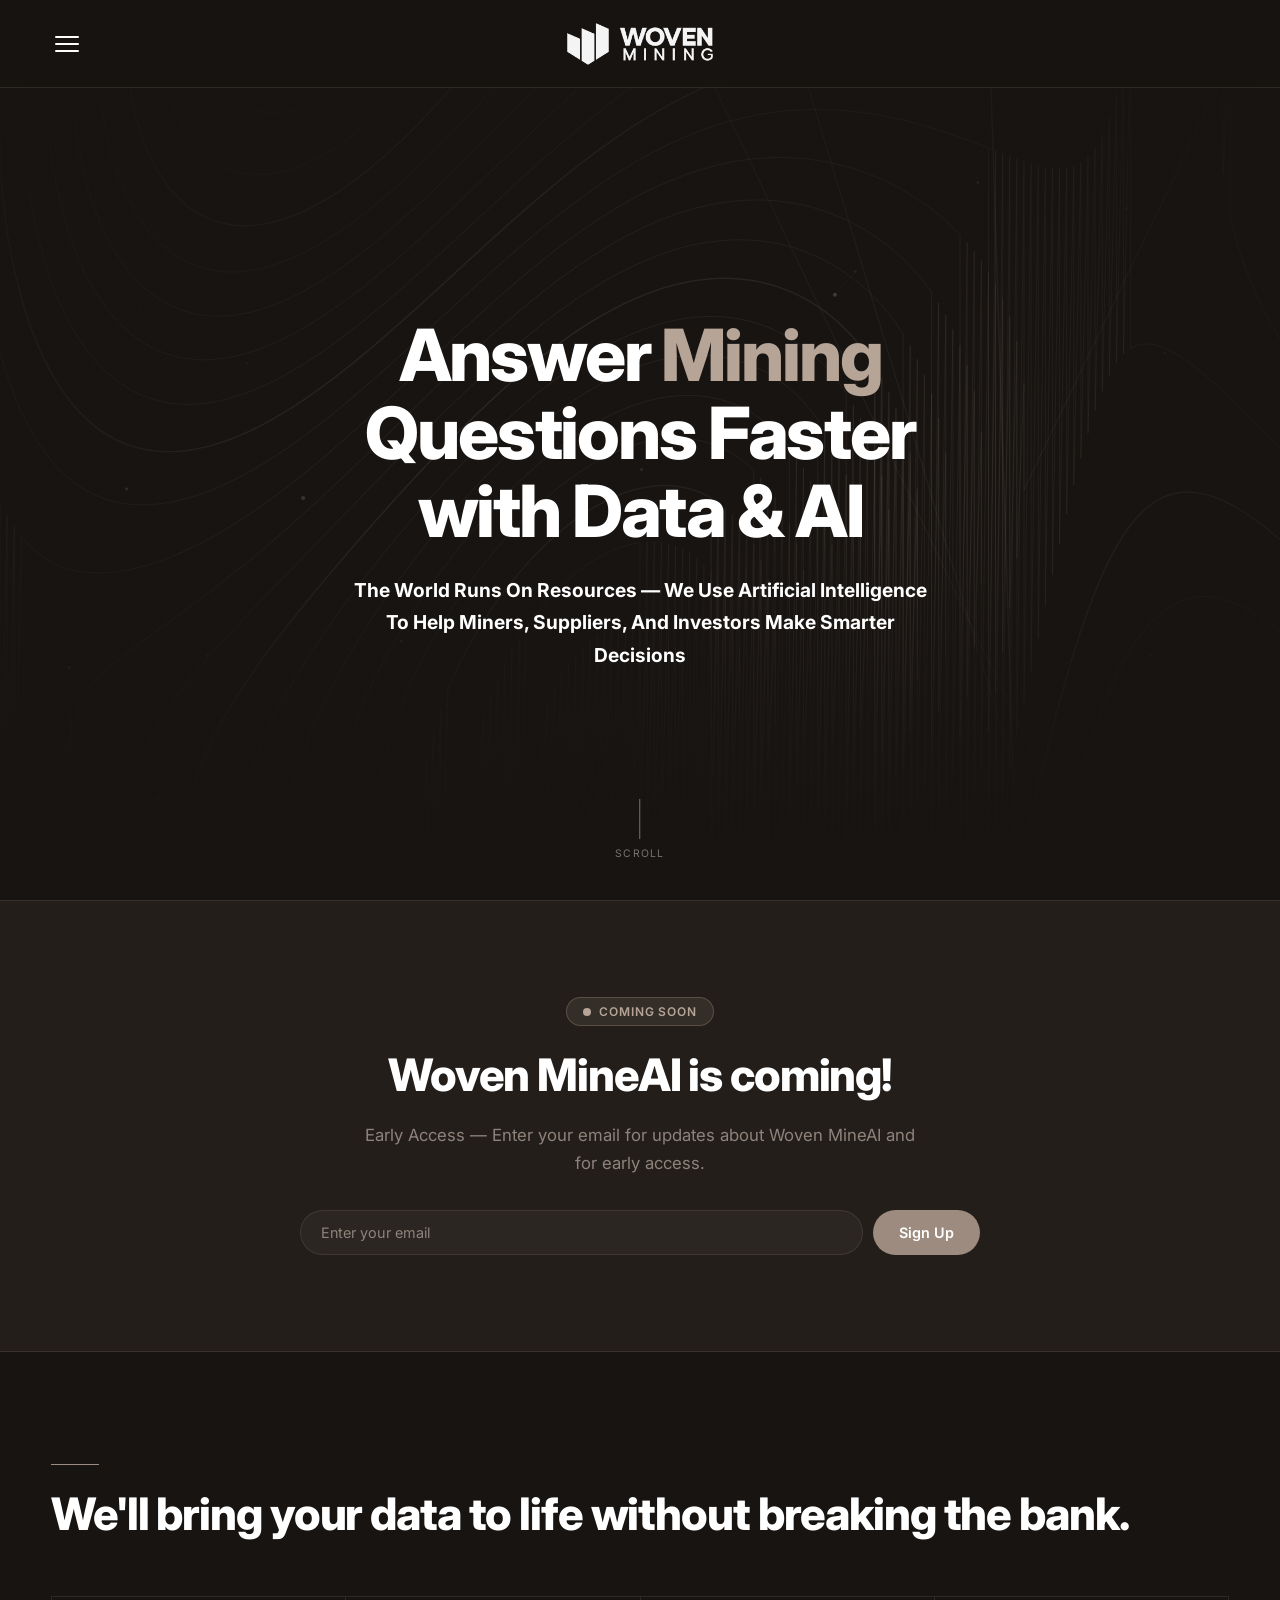
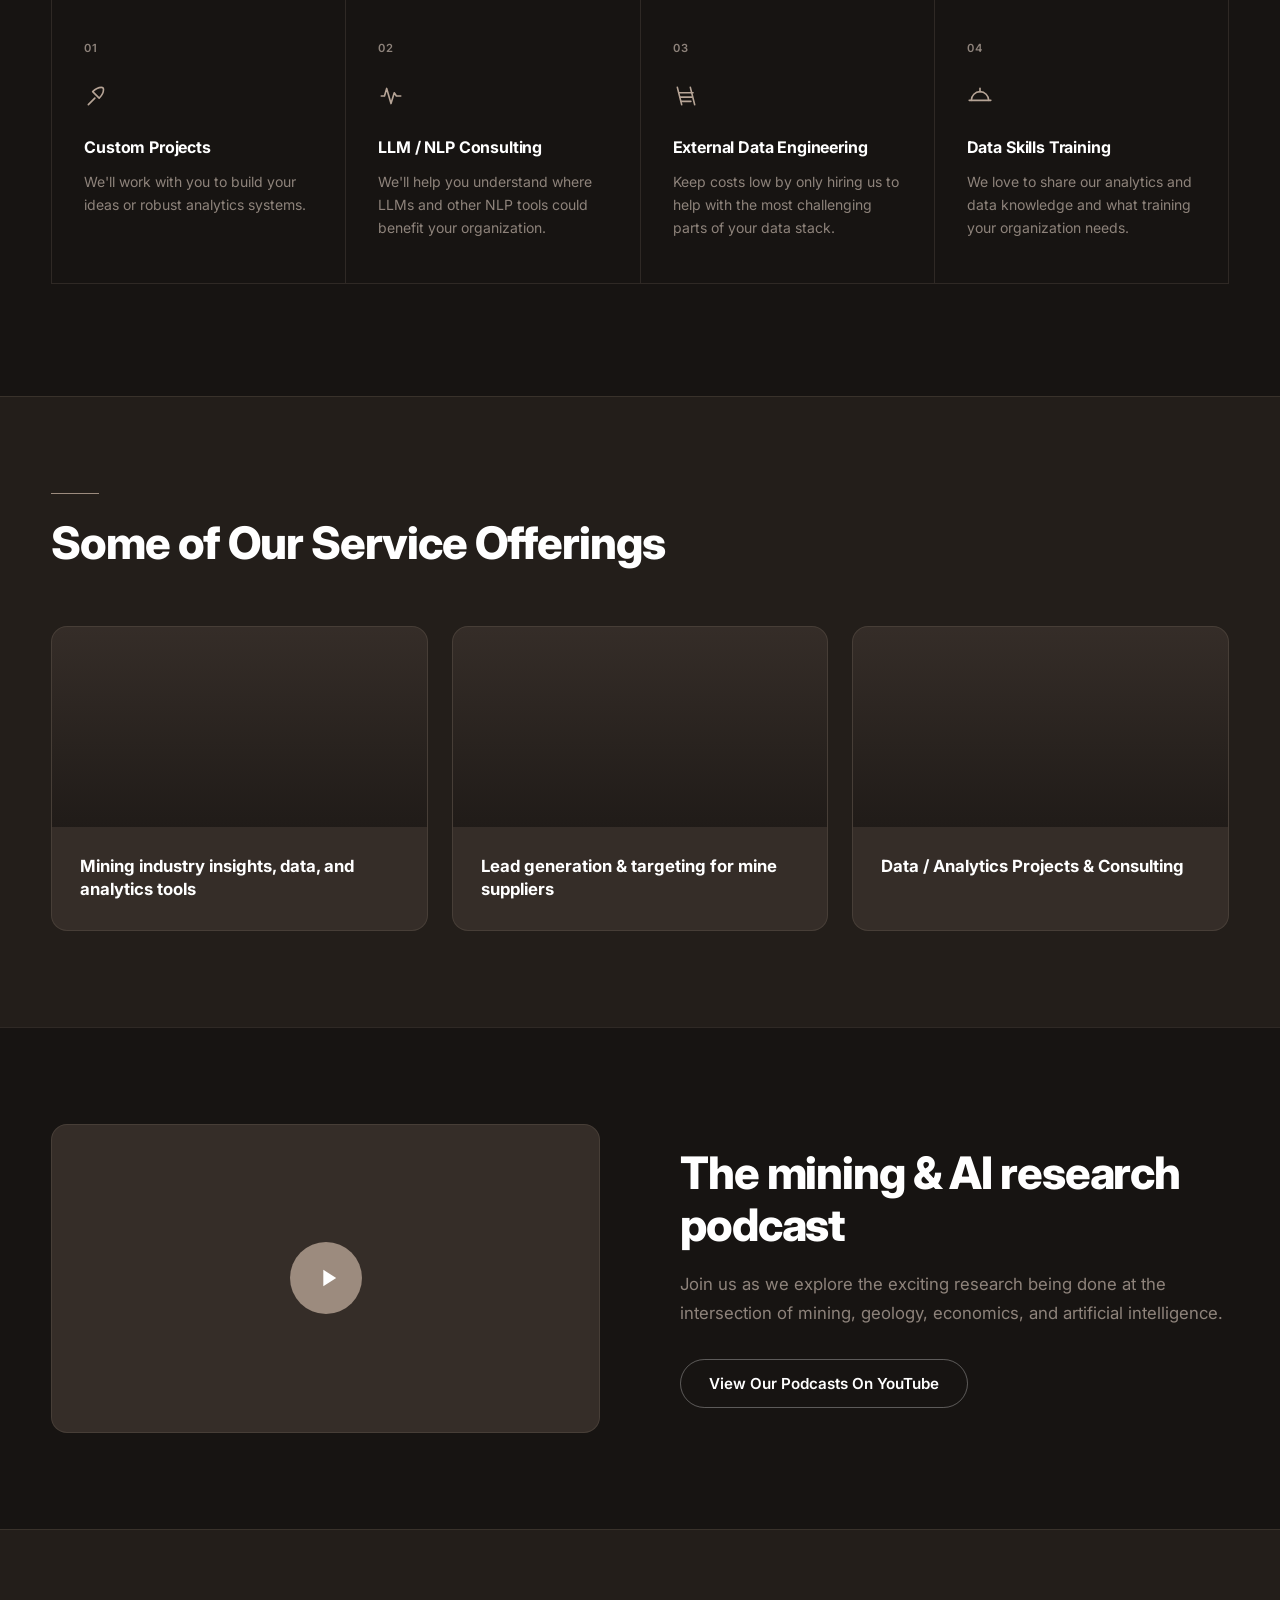
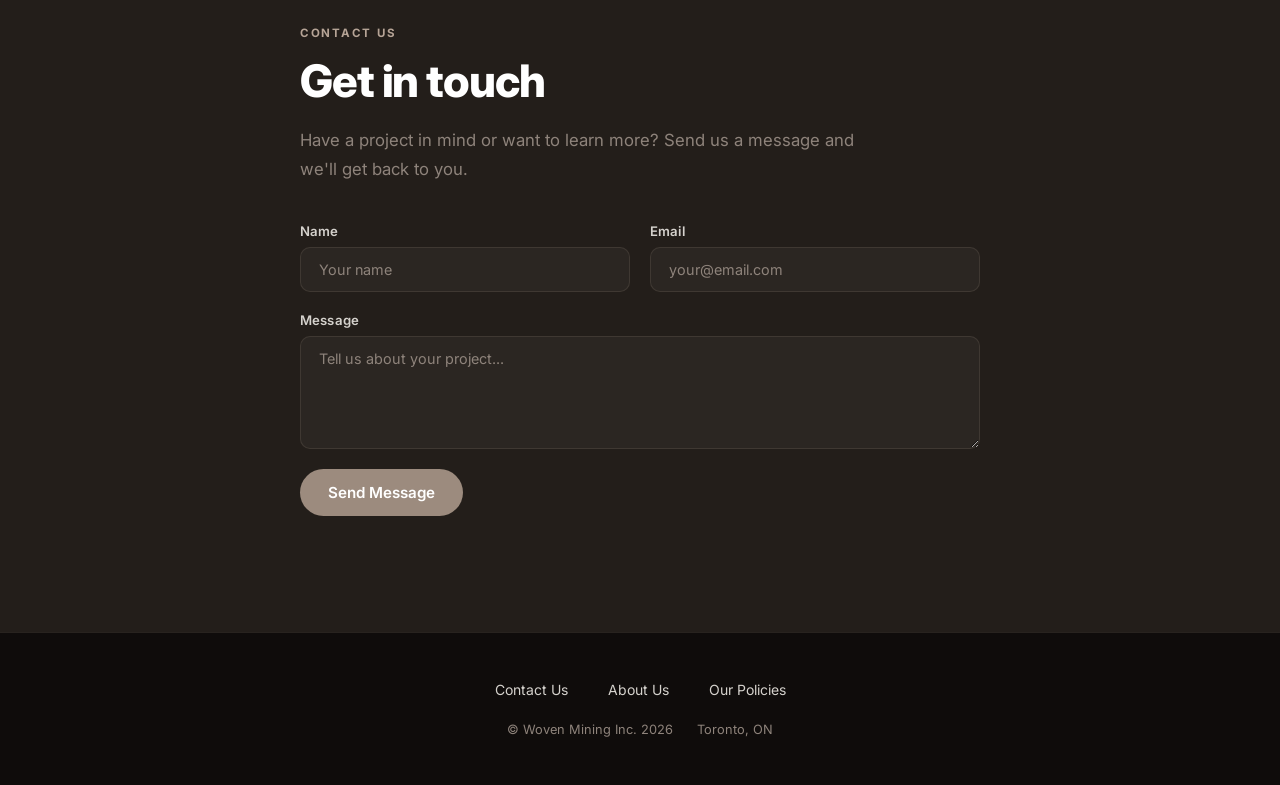
==== commit 090a55c9: "Refine contact form validation and testing" ====
--- a/index.html
+++ b/index.html
@@ -659,7 +659,9 @@
       const response = await fetch('/api/contact', {
         method: 'POST',
         headers: { 'Content-Type': 'application/json' },
-        body: JSON.stringify(Object.fromEntries(new FormData(contactForm))),
+        body: JSON.stringify(Object.fromEntries(
+          [...new FormData(contactForm)].filter(([key]) => key !== 'website'),
+        )),
       });
       let result = {};
       try {
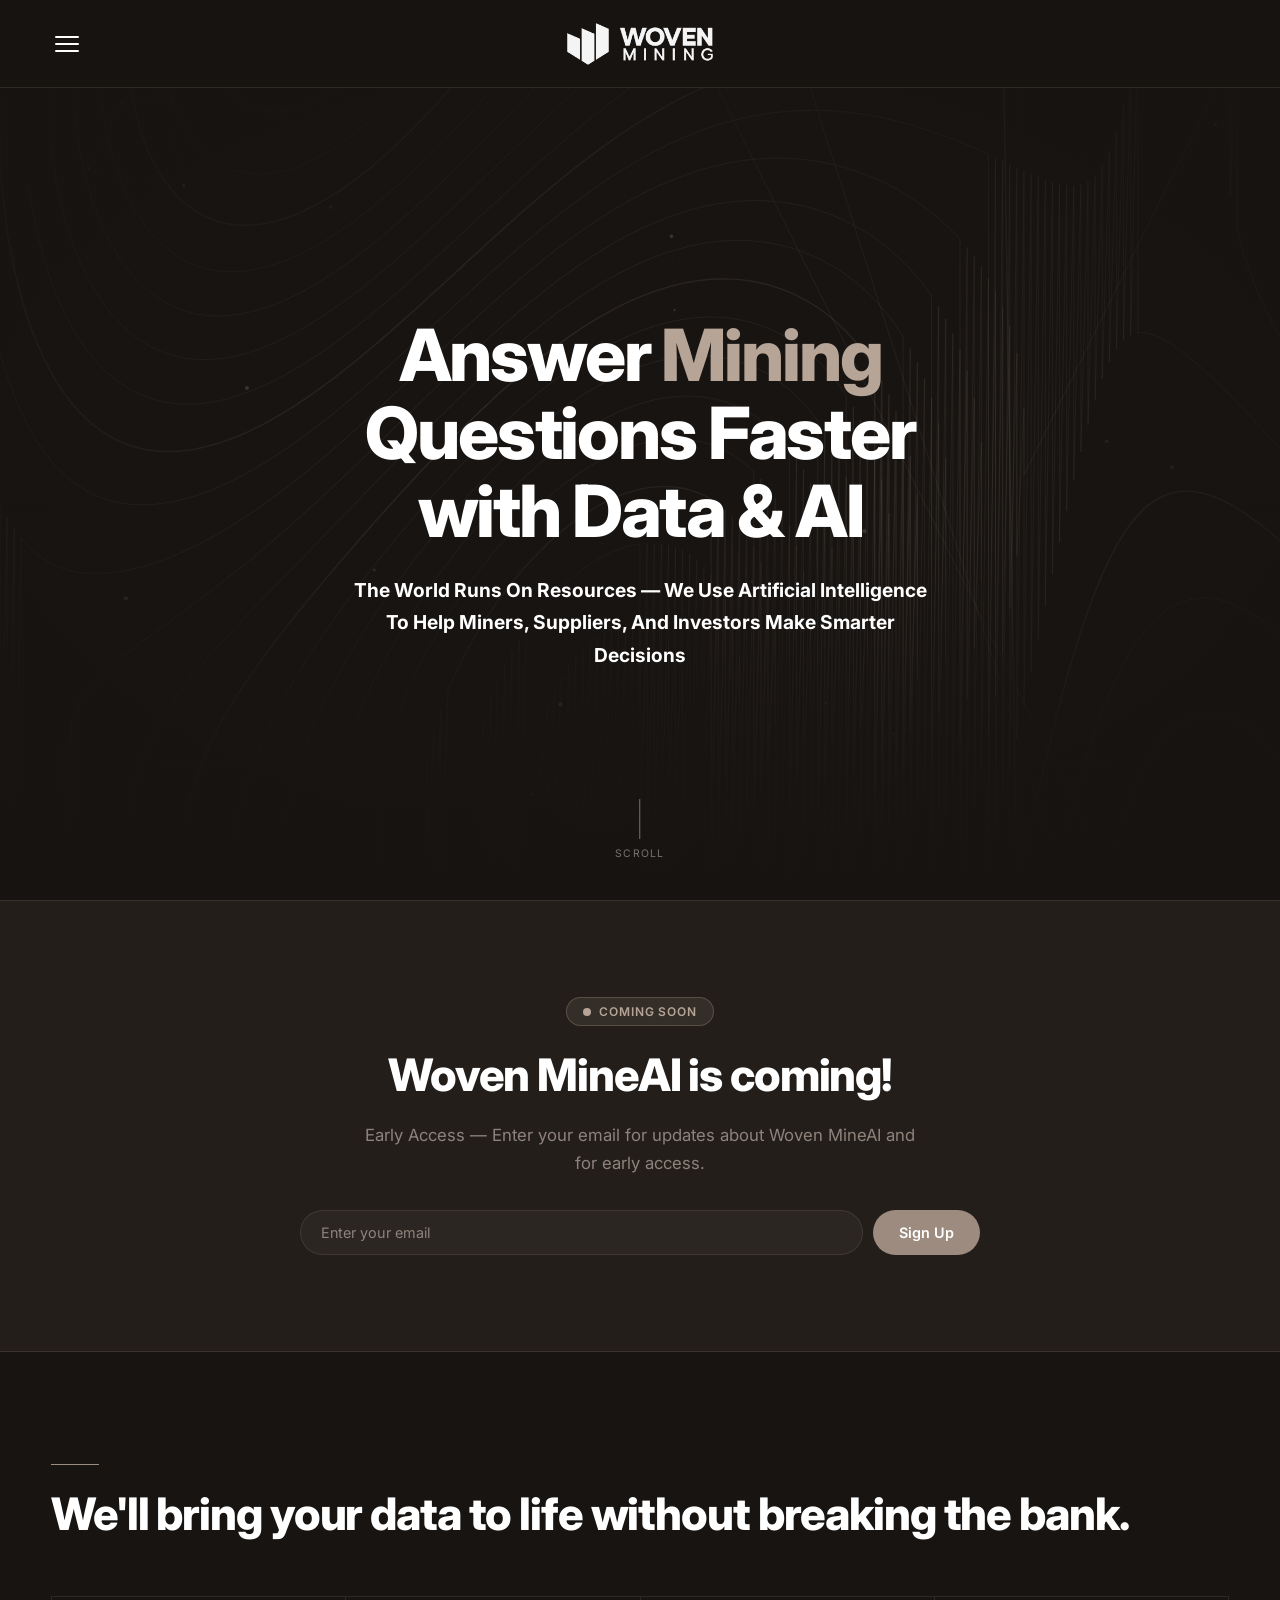
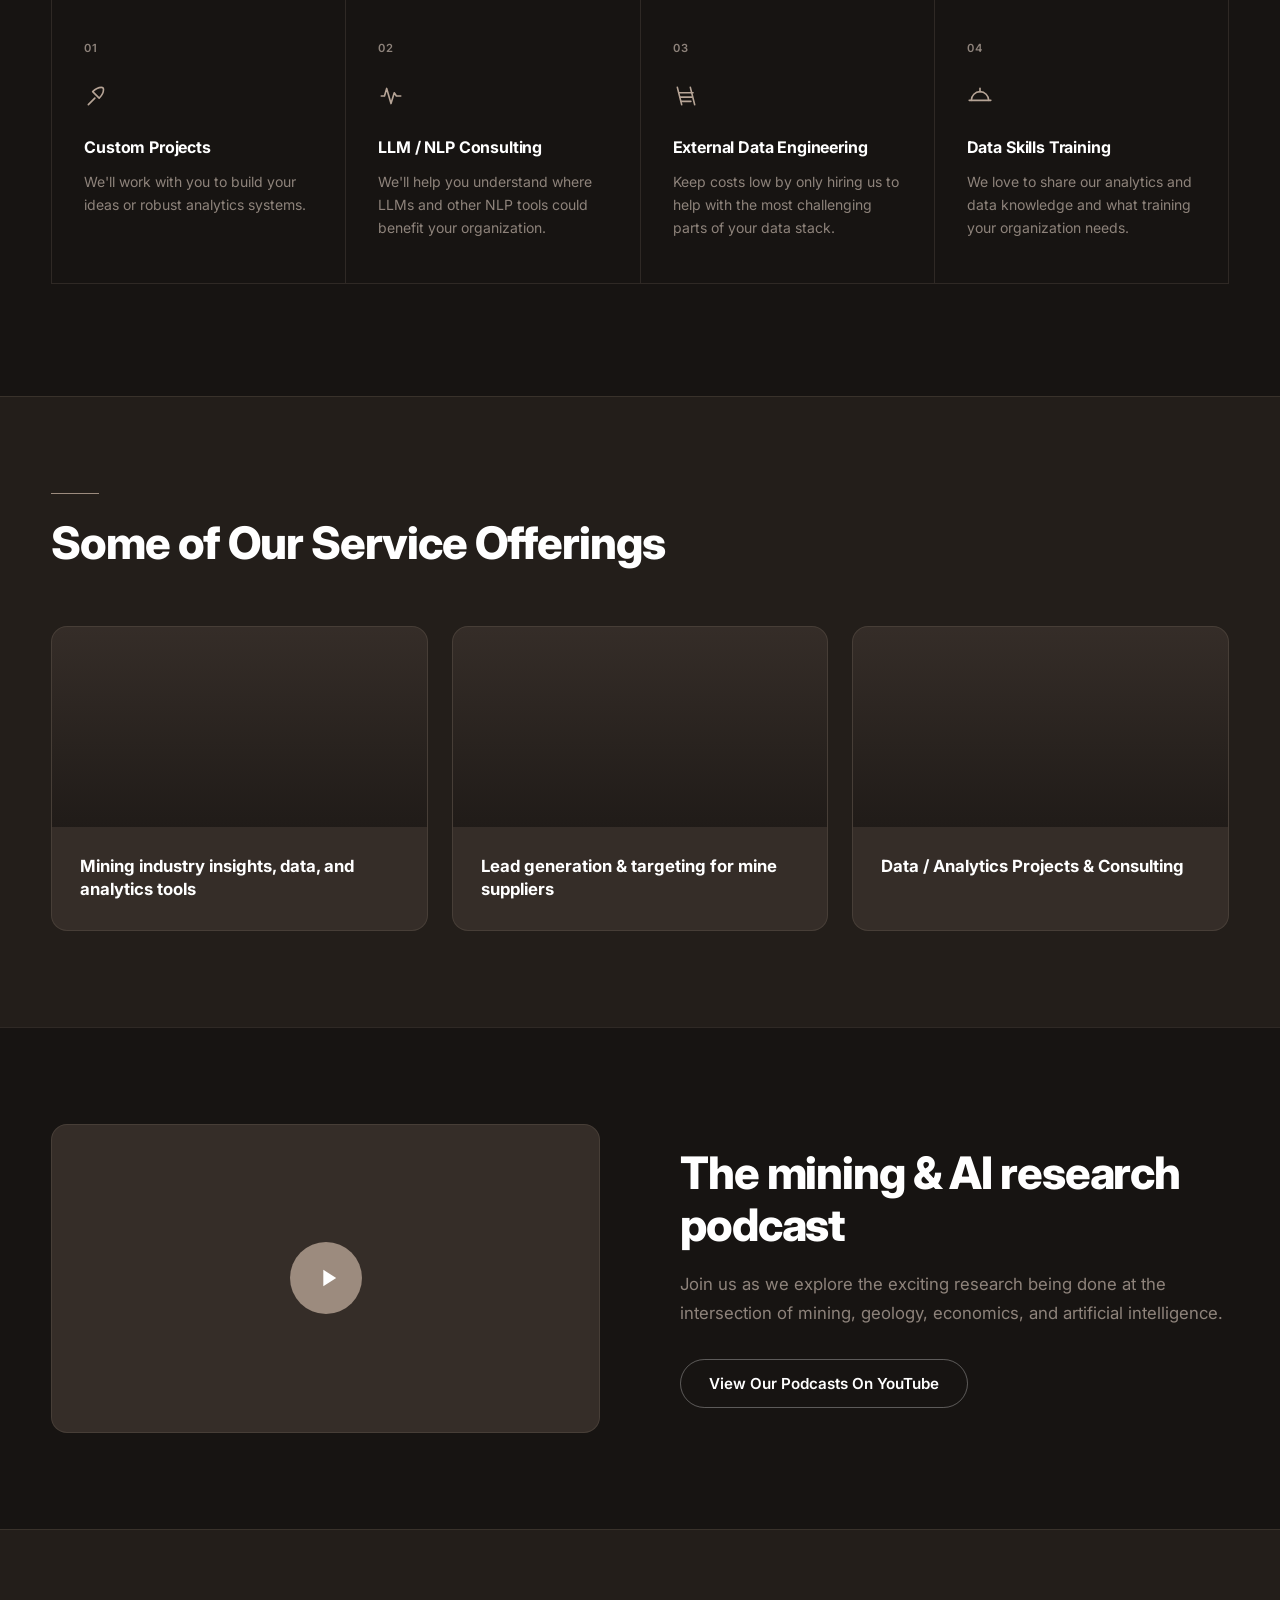
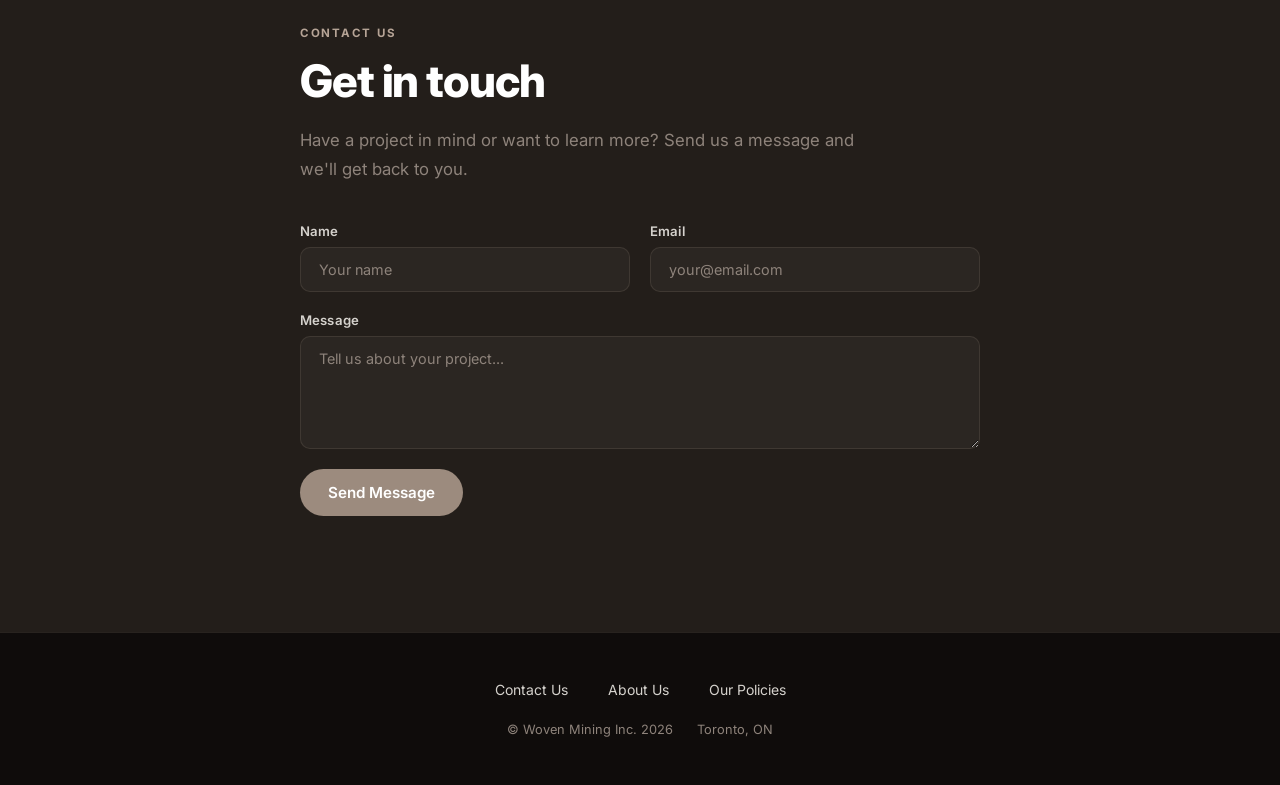
==== commit 66c8820a: "Finalize contact form configuration" ====
--- a/index.html
+++ b/index.html
@@ -563,7 +563,8 @@
       <p class="section-sub fade-up fade-up-delay-2">
         Have a project in mind or want to learn more? Send us a message and we'll get back to you.
       </p>
-      <form class="contact-form fade-up fade-up-delay-2" id="contact-form" novalidate>
+      <form class="contact-form fade-up fade-up-delay-2" id="contact-form"
+            data-honeypot-field="website" novalidate>
         <!-- Included in the request intentionally so the server can detect bots. -->
         <div class="form-group" aria-hidden="true" style="position:absolute;left:-9999px;">
           <label for="contact-website">Website</label>
@@ -648,6 +649,7 @@
   const contactForm = document.getElementById('contact-form');
 
   const contactStatus = document.getElementById('contact-status');
+  const honeypotField = contactForm.dataset.honeypotField;
 
   contactForm.addEventListener('submit', async e => {
     e.preventDefault();
@@ -660,7 +662,7 @@
         method: 'POST',
         headers: { 'Content-Type': 'application/json' },
         body: JSON.stringify(Object.fromEntries(
-          [...new FormData(contactForm)].filter(([key]) => key !== 'website'),
+          [...new FormData(contactForm)].filter(([key]) => key !== honeypotField),
         )),
       });
       let result = {};
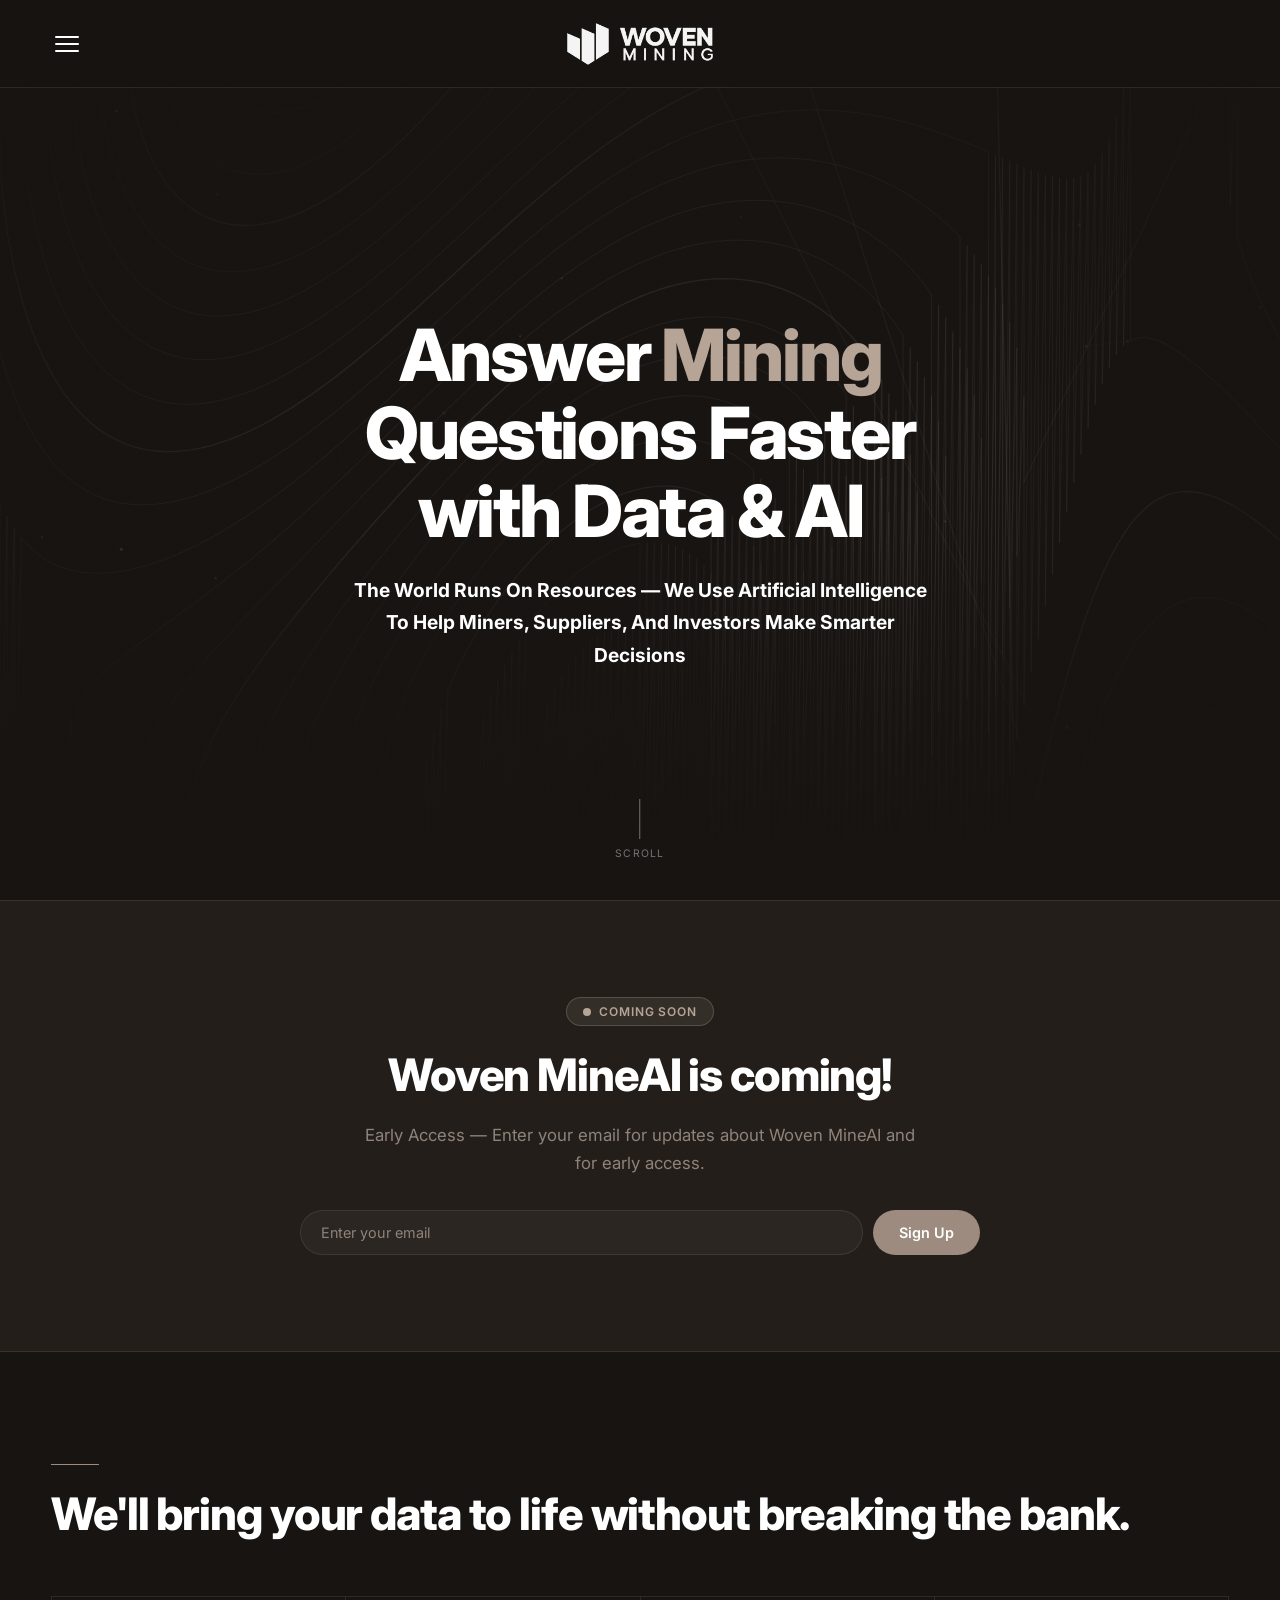
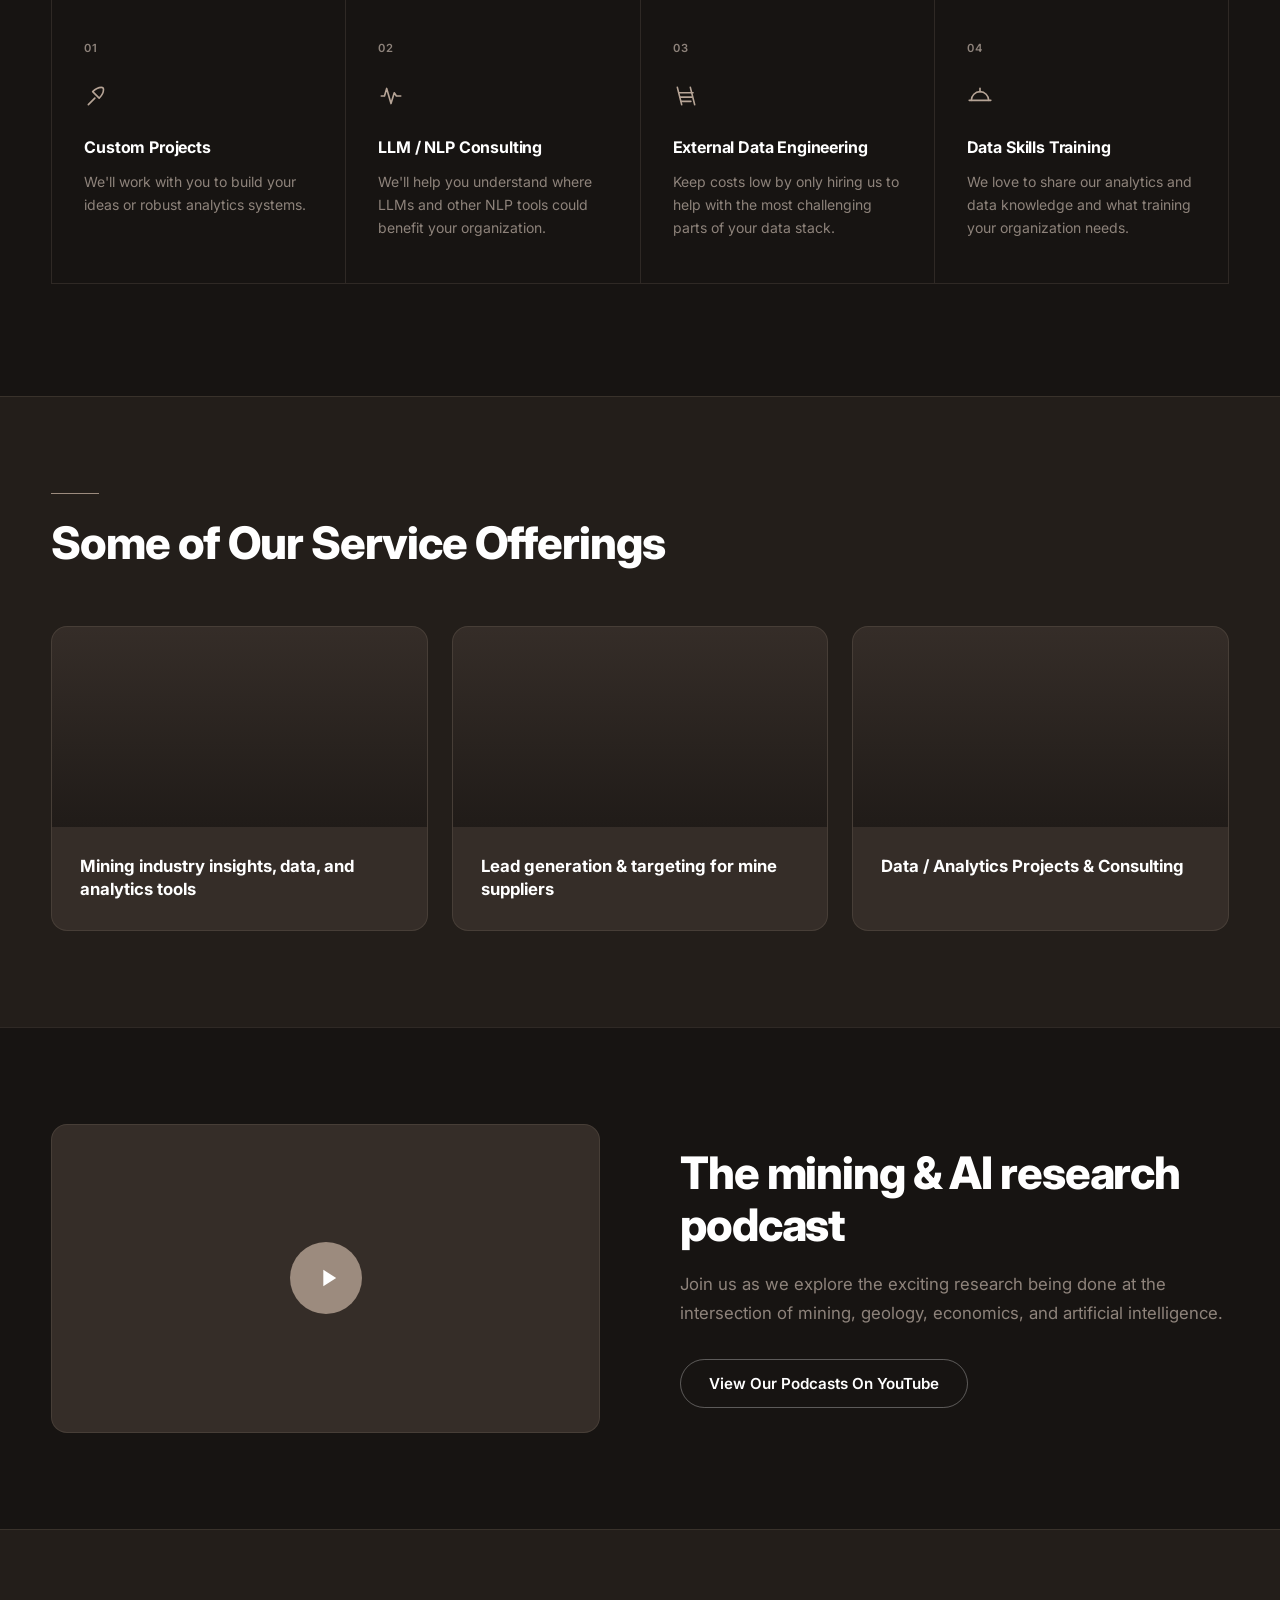
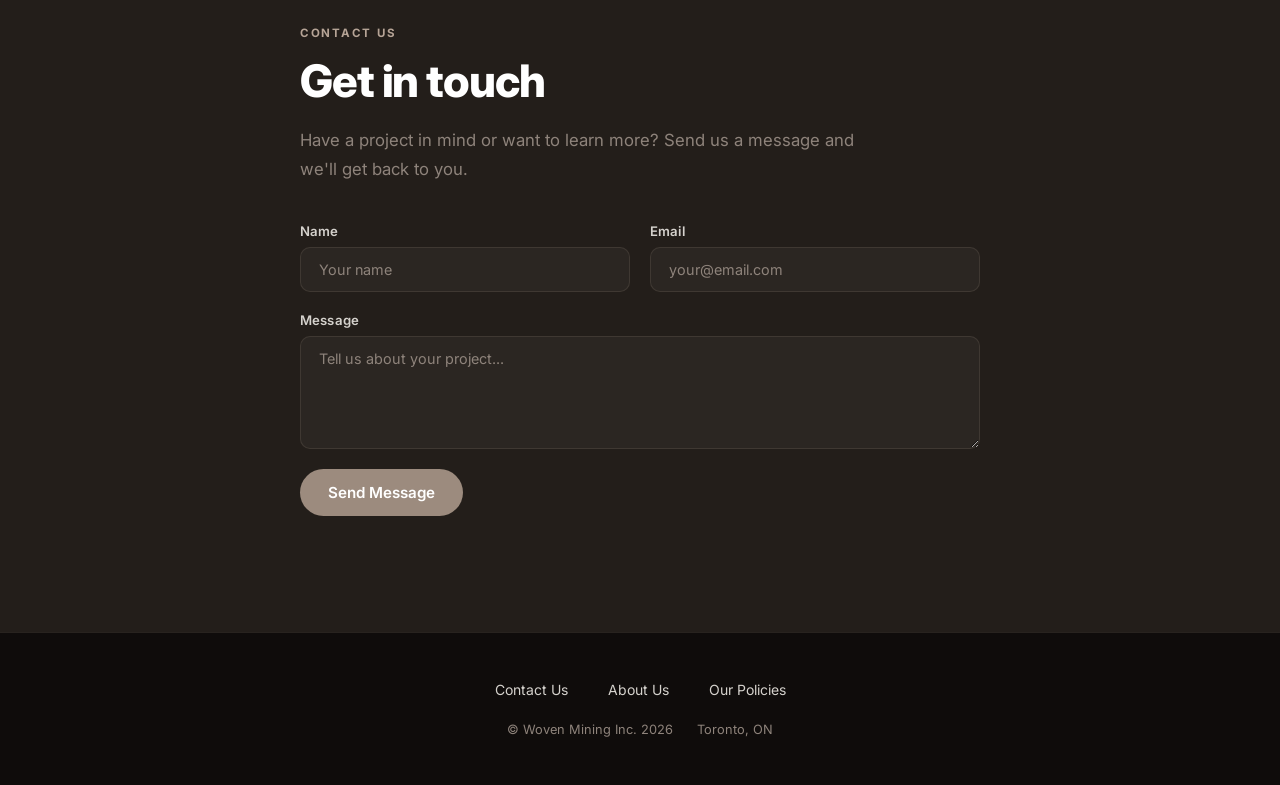
==== commit 3c54bfbf: "Complete contact endpoint response handling" ====
--- a/index.html
+++ b/index.html
@@ -649,7 +649,6 @@
   const contactForm = document.getElementById('contact-form');
 
   const contactStatus = document.getElementById('contact-status');
-  const honeypotField = contactForm.dataset.honeypotField;
 
   contactForm.addEventListener('submit', async e => {
     e.preventDefault();
@@ -661,9 +660,7 @@
       const response = await fetch('/api/contact', {
         method: 'POST',
         headers: { 'Content-Type': 'application/json' },
-        body: JSON.stringify(Object.fromEntries(
-          [...new FormData(contactForm)].filter(([key]) => key !== honeypotField),
-        )),
+        body: JSON.stringify(Object.fromEntries(new FormData(contactForm))),
       });
       let result = {};
       try {
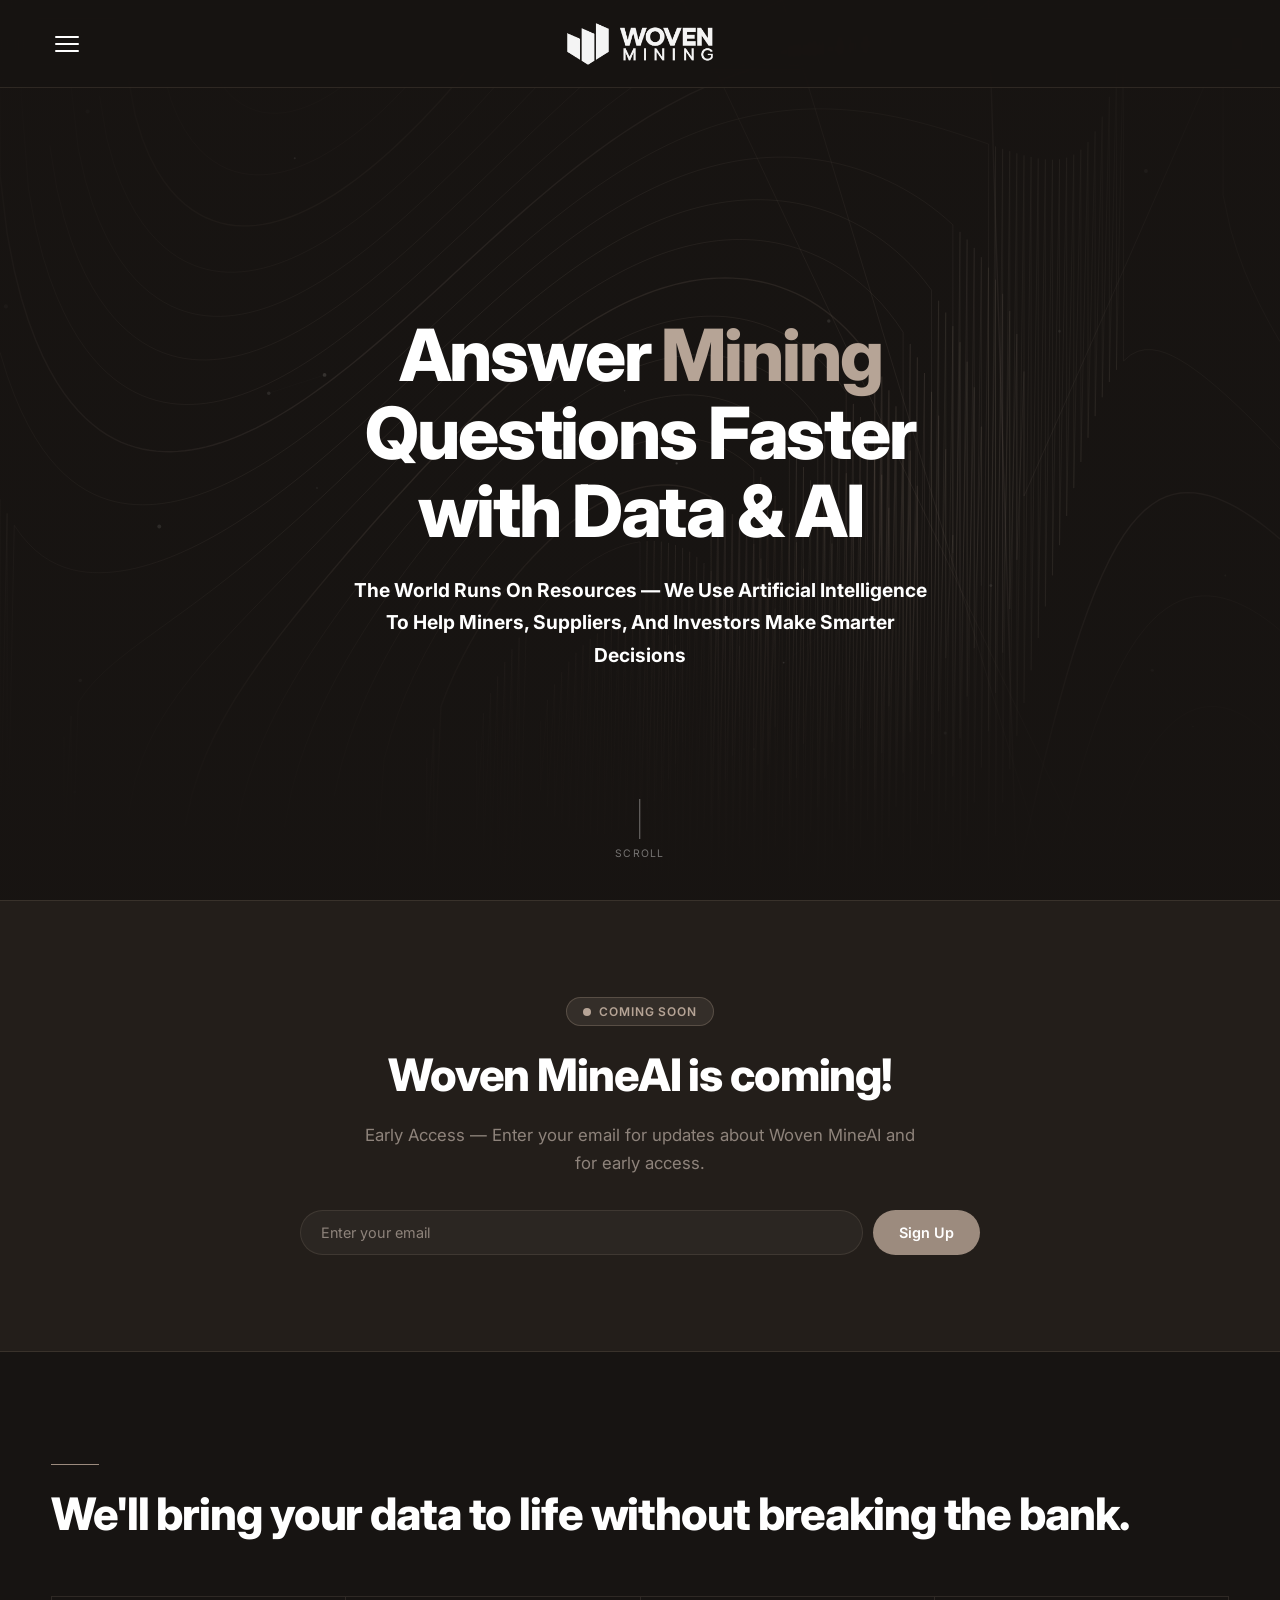
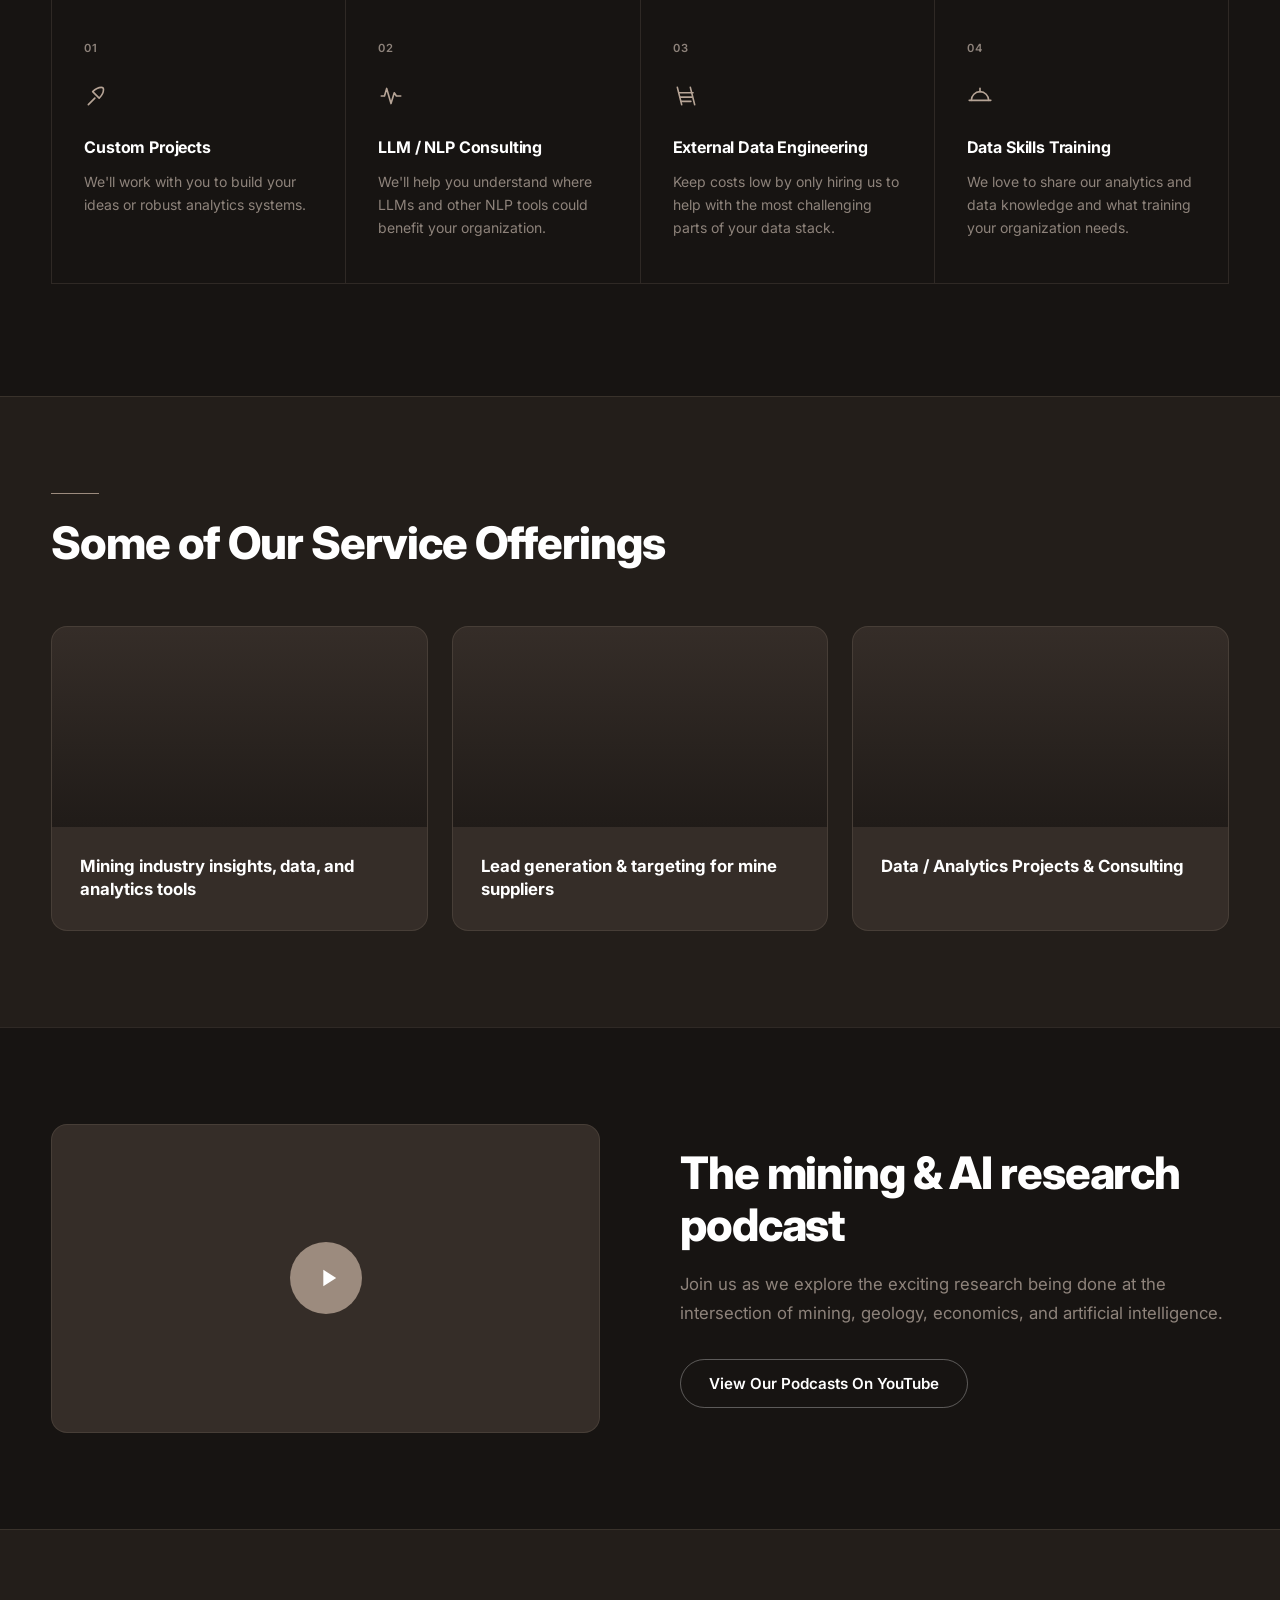
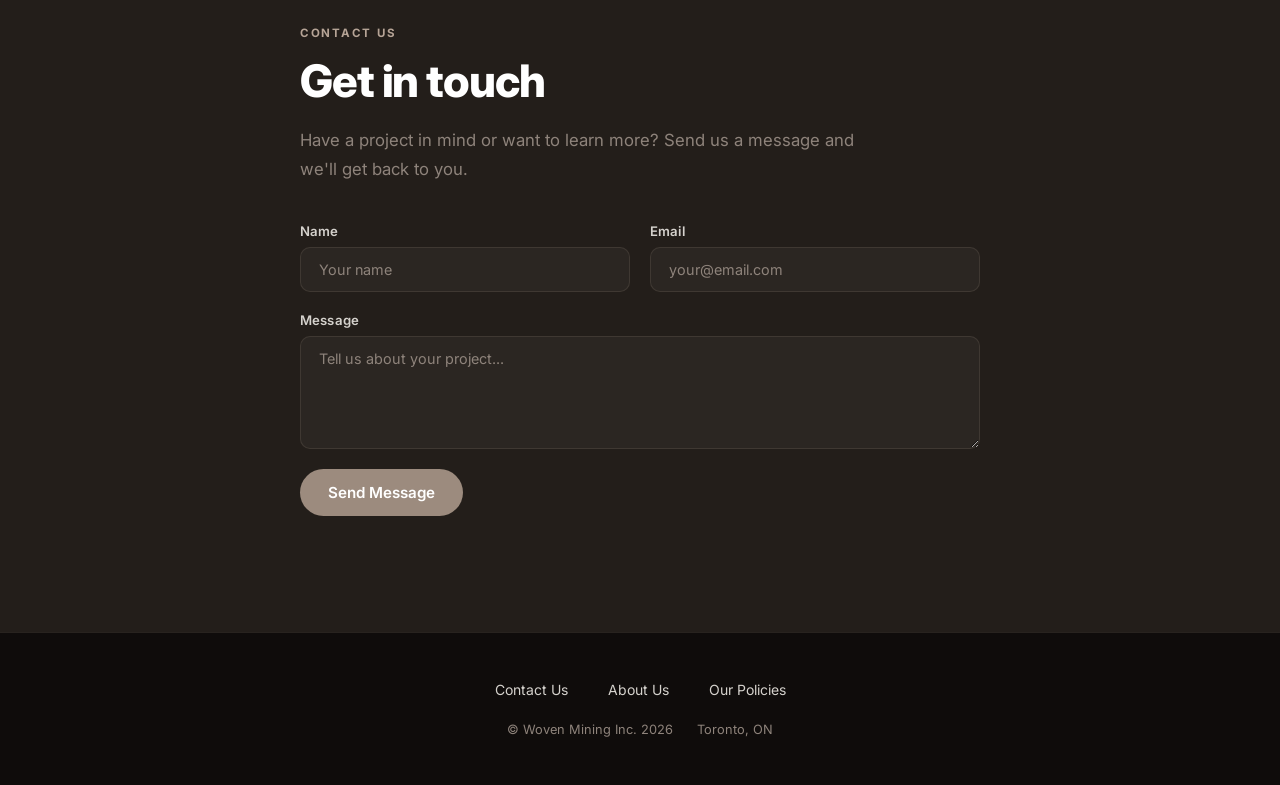
==== commit fe6ad65d: "Polish Pages contact form implementation" ====
--- a/index.html
+++ b/index.html
@@ -660,7 +660,12 @@
       const response = await fetch('/api/contact', {
         method: 'POST',
         headers: { 'Content-Type': 'application/json' },
-        body: JSON.stringify(Object.fromEntries(new FormData(contactForm))),
+        body: JSON.stringify({
+          name: contactForm.elements.name.value,
+          email: contactForm.elements.email.value,
+          message: contactForm.elements.message.value,
+          website: contactForm.elements.website.value,
+        }),
       });
       let result = {};
       try {
